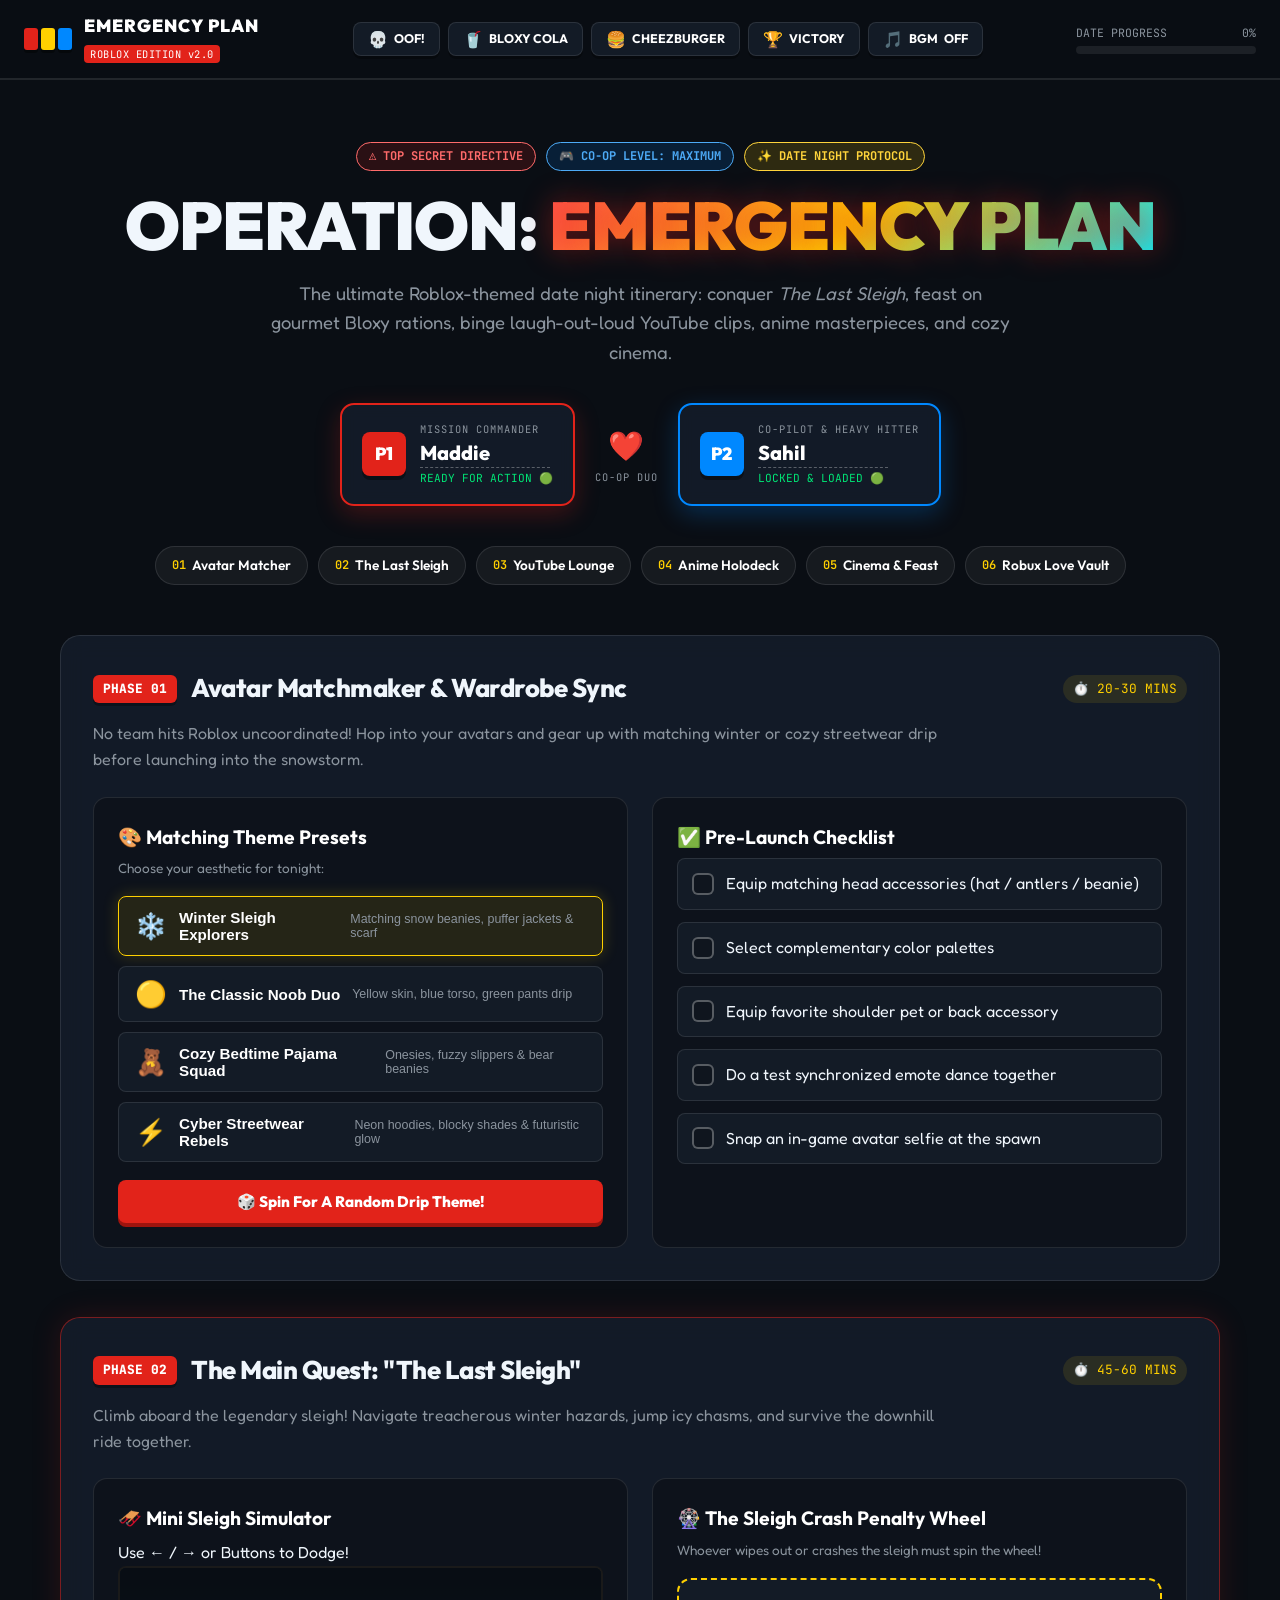
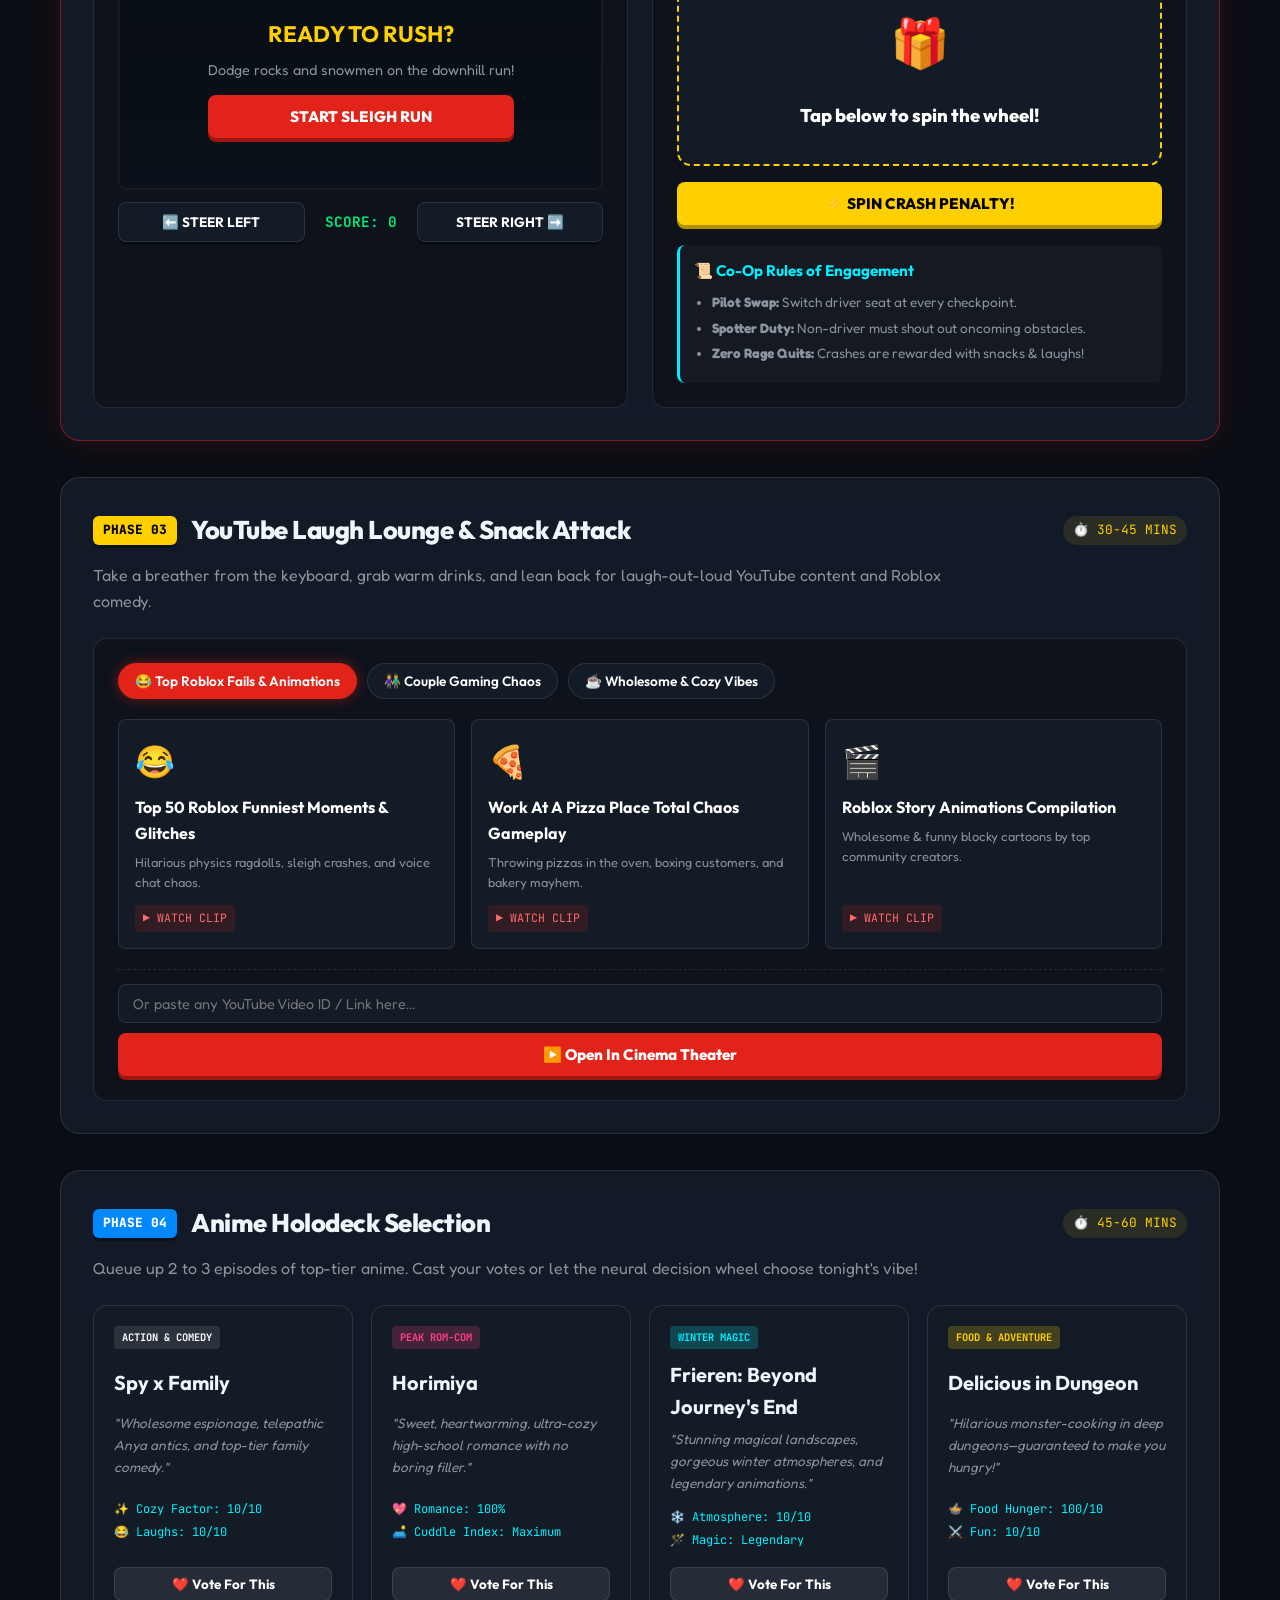
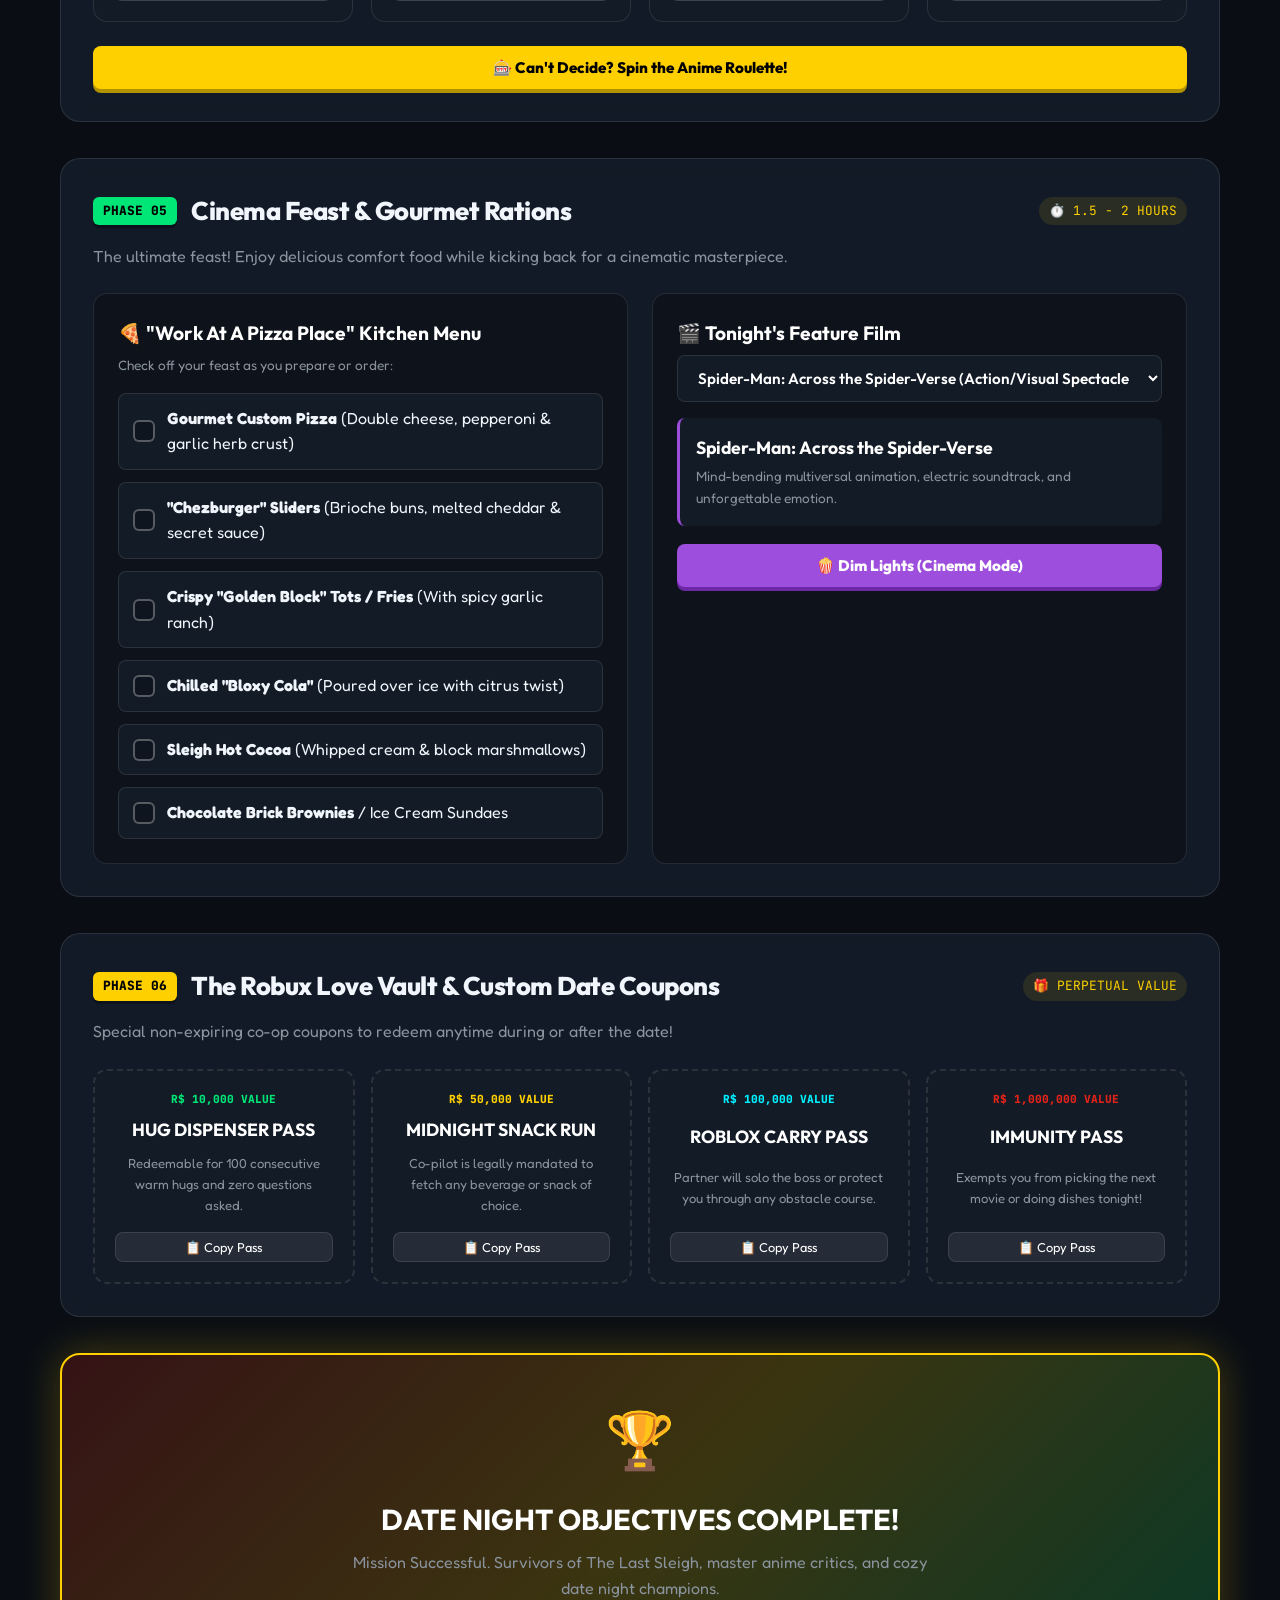
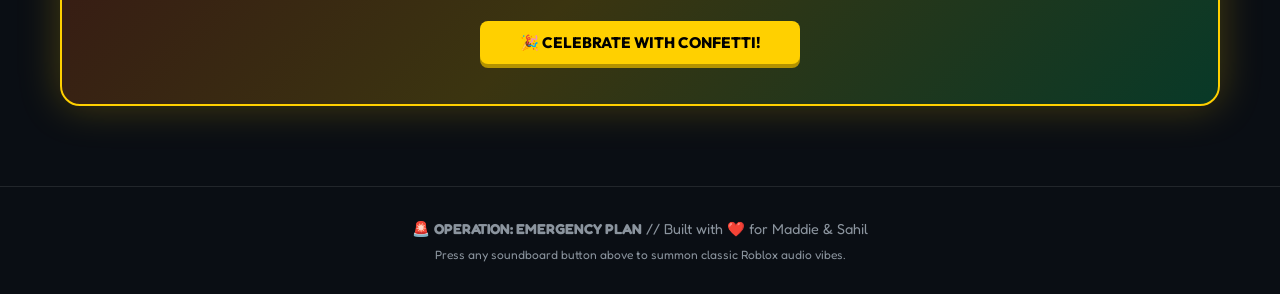
==== index.html @ fa2c2c86 "feat: add Roblox-themed date night emergency plan website" ====
<!DOCTYPE html>
<html lang="en">
<head>
  <meta charset="UTF-8">
  <meta name="viewport" content="width=device-width, initial-scale=1.0">
  <title>🚨 OPERATION: EMERGENCY PLAN // ROBLOX DATE NIGHT</title>
  <link rel="preconnect" href="https://fonts.googleapis.com">
  <link rel="preconnect" href="https://fonts.gstatic.com" crossorigin>
  <link href="https://fonts.googleapis.com/css2?family=Fredoka:wght@400;600;700&family=JetBrains+Mono:wght@400;700&family=Outfit:wght@400;600;800;900&display=swap" rel="stylesheet">
  <link rel="stylesheet" href="style.css">
  <link rel="icon" href="data:image/svg+xml,<svg xmlns='http://www.w3.org/2000/svg' viewBox='0 0 100 100'><rect width='100' height='100' rx='20' fill='%23e2231a'/><rect x='30' y='30' width='40' height='40' rx='8' fill='%23ffffff' transform='rotate(15 50 50)'/></svg>">
</head>
<body>
  <!-- Ambient Winter Sky Canvas -->
  <canvas id="snow-canvas"></canvas>

  <!-- Ambient Light Dimmer for Movie Mode -->
  <div id="cinema-dimmer" class="cinema-dimmer hidden"></div>

  <!-- Audio Soundboard Sticky Top Bar -->
  <header class="top-nav">
    <div class="nav-brand">
      <div class="brand-logo">
        <span class="logo-brick"></span>
        <span class="logo-brick yellow"></span>
        <span class="logo-brick blue"></span>
      </div>
      <div class="brand-text">
        <span class="brand-title">EMERGENCY PLAN</span>
        <span class="brand-badge">ROBLOX EDITION v2.0</span>
      </div>
    </div>

    <!-- Quick Soundboard -->
    <div class="soundboard">
      <button class="sfx-btn" data-sfx="oof" title="Classic OOF!">
        <span class="btn-icon">💀</span> OOF!
      </button>
      <button class="sfx-btn" data-sfx="slurp" title="Bloxy Cola Sip">
        <span class="btn-icon">🥤</span> BLOXY COLA
      </button>
      <button class="sfx-btn" data-sfx="cheez" title="Chezburger Nom">
        <span class="btn-icon">🍔</span> CHEEZBURGER
      </button>
      <button class="sfx-btn" data-sfx="fanfare" title="Victory Fanfare">
        <span class="btn-icon">🏆</span> VICTORY
      </button>
      <button class="sfx-btn" data-sfx="toggle-bgm" id="bgm-btn" title="Toggle Chill Lo-Fi Chime BGM">
        <span class="btn-icon">🎵</span> BGM <span id="bgm-status">OFF</span>
      </button>
    </div>

    <!-- Overall Mission Progress -->
    <div class="nav-progress">
      <div class="progress-labels">
        <span>DATE PROGRESS</span>
        <span id="overall-progress-text">0%</span>
      </div>
      <div class="progress-bar-container">
        <div class="progress-bar-fill" id="overall-progress-bar" style="width: 0%;"></div>
      </div>
    </div>
  </header>

  <!-- Main Container -->
  <main class="main-container">
    <!-- Hero / Mission Briefing -->
    <section class="hero-section">
      <div class="hero-tags">
        <span class="tag tag-red">⚠️ TOP SECRET DIRECTIVE</span>
        <span class="tag tag-blue">🎮 CO-OP LEVEL: MAXIMUM</span>
        <span class="tag tag-gold">✨ DATE NIGHT PROTOCOL</span>
      </div>

      <h1 class="hero-title">
        OPERATION: <span class="highlight-gradient">EMERGENCY PLAN</span>
      </h1>
      <p class="hero-subtitle">
        The ultimate Roblox-themed date night itinerary: conquer <em>The Last Sleigh</em>, feast on gourmet Bloxy rations, binge laugh-out-loud YouTube clips, anime masterpieces, and cozy cinema.
      </p>

      <!-- Player Cards / Co-Pilots -->
      <div class="player-roster">
        <div class="player-card player-1">
          <div class="player-avatar-badge">P1</div>
          <div class="player-info">
            <span class="player-role">MISSION COMMANDER</span>
            <input type="text" class="player-name-input" id="p1-name" value="Maddie" maxlength="20" title="Click to edit name">
            <span class="player-status">READY FOR ACTION 🟢</span>
          </div>
        </div>

        <div class="co-op-heart">
          <span>❤️</span>
          <small>CO-OP DUO</small>
        </div>

        <div class="player-card player-2">
          <div class="player-avatar-badge blue">P2</div>
          <div class="player-info">
            <span class="player-role">CO-PILOT & HEAVY HITTER</span>
            <input type="text" class="player-name-input" id="p2-name" value="Sahil" maxlength="20" title="Click to edit name">
            <span class="player-status">LOCKED & LOADED 🟢</span>
          </div>
        </div>
      </div>

      <!-- Quick Jump Pill Navigation -->
      <div class="quick-nav-pills">
        <a href="#protocol-1" class="nav-pill"><span>01</span> Avatar Matcher</a>
        <a href="#protocol-2" class="nav-pill"><span>02</span> The Last Sleigh</a>
        <a href="#protocol-3" class="nav-pill"><span>03</span> YouTube Lounge</a>
        <a href="#protocol-4" class="nav-pill"><span>04</span> Anime Holodeck</a>
        <a href="#protocol-5" class="nav-pill"><span>05</span> Cinema & Feast</a>
        <a href="#protocol-6" class="nav-pill"><span>06</span> Robux Love Vault</a>
      </div>
    </section>

    <!-- PROTOCOL 01: Avatar Matchmaker & Styling -->
    <section id="protocol-1" class="protocol-card">
      <div class="protocol-header">
        <div class="protocol-num">PHASE 01</div>
        <h2>Avatar Matchmaker & Wardrobe Sync</h2>
        <span class="protocol-time">⏱️ 20-30 MINS</span>
      </div>
      <p class="protocol-desc">
        No team hits Roblox uncoordinated! Hop into your avatars and gear up with matching winter or cozy streetwear drip before launching into the snowstorm.
      </p>

      <div class="grid-2-col">
        <!-- Interactive Theme Picker -->
        <div class="feature-box">
          <h3>🎨 Matching Theme Presets</h3>
          <p class="box-hint">Choose your aesthetic for tonight:</p>
          <div class="theme-options">
            <button class="theme-btn active" data-theme="winter">
              <span class="theme-emoji">❄️</span>
              <strong>Winter Sleigh Explorers</strong>
              <small>Matching snow beanies, puffer jackets & scarf</small>
            </button>
            <button class="theme-btn" data-theme="noob">
              <span class="theme-emoji">🟡</span>
              <strong>The Classic Noob Duo</strong>
              <small>Yellow skin, blue torso, green pants drip</small>
            </button>
            <button class="theme-btn" data-theme="pajama">
              <span class="theme-emoji">🧸</span>
              <strong>Cozy Bedtime Pajama Squad</strong>
              <small>Onesies, fuzzy slippers & bear beanies</small>
            </button>
            <button class="theme-btn" data-theme="cyber">
              <span class="theme-emoji">⚡</span>
              <strong>Cyber Streetwear Rebels</strong>
              <small>Neon hoodies, blocky shades & futuristic glow</small>
            </button>
          </div>
          <button class="action-btn" id="random-theme-btn">
            🎲 Spin For A Random Drip Theme!
          </button>
        </div>

        <!-- Avatar Prep Checklist -->
        <div class="feature-box">
          <h3>✅ Pre-Launch Checklist</h3>
          <ul class="interactive-checklist" id="avatar-checklist">
            <li>
              <label class="check-item">
                <input type="checkbox" data-task="avatar-1">
                <span class="checkmark"></span>
                <span>Equip matching head accessories (hat / antlers / beanie)</span>
              </label>
            </li>
            <li>
              <label class="check-item">
                <input type="checkbox" data-task="avatar-2">
                <span class="checkmark"></span>
                <span>Select complementary color palettes</span>
              </label>
            </li>
            <li>
              <label class="check-item">
                <input type="checkbox" data-task="avatar-3">
                <span class="checkmark"></span>
                <span>Equip favorite shoulder pet or back accessory</span>
              </label>
            </li>
            <li>
              <label class="check-item">
                <input type="checkbox" data-task="avatar-4">
                <span class="checkmark"></span>
                <span>Do a test synchronized emote dance together</span>
              </label>
            </li>
            <li>
              <label class="check-item">
                <input type="checkbox" data-task="avatar-5">
                <span class="checkmark"></span>
                <span>Snap an in-game avatar selfie at the spawn</span>
              </label>
            </li>
          </ul>
        </div>
      </div>
    </section>

    <!-- PROTOCOL 02: The Last Sleigh -->
    <section id="protocol-2" class="protocol-card highlight-border">
      <div class="protocol-header">
        <div class="protocol-num red">PHASE 02</div>
        <h2>The Main Quest: "The Last Sleigh"</h2>
        <span class="protocol-time">⏱️ 45-60 MINS</span>
      </div>
      <p class="protocol-desc">
        Climb aboard the legendary sleigh! Navigate treacherous winter hazards, jump icy chasms, and survive the downhill ride together.
      </p>

      <div class="grid-2-col">
        <!-- Interactive Canvas Mini-Game: Sleigh Rush -->
        <div class="feature-box game-deck">
          <div class="game-header">
            <h3>🛷 Mini Sleigh Simulator</h3>
            <span class="game-tip">Use ← / → or Buttons to Dodge!</span>
          </div>
          <div class="canvas-wrapper">
            <canvas id="sleigh-canvas" width="400" height="260"></canvas>
            <div id="game-overlay" class="game-overlay">
              <div id="game-start-screen">
                <h4>READY TO RUSH?</h4>
                <p>Dodge rocks and snowmen on the downhill run!</p>
                <button class="action-btn red" id="start-game-btn">START SLEIGH RUN</button>
              </div>
            </div>
          </div>
          <div class="game-controls">
            <button class="game-ctrl-btn" id="sleigh-left-btn">⬅️ STEER LEFT</button>
            <div class="score-display">SCORE: <span id="sleigh-score">0</span></div>
            <button class="game-ctrl-btn" id="sleigh-right-btn">STEER RIGHT ➡️</button>
          </div>
        </div>

        <!-- The Date Night Crash Roulette Wheel -->
        <div class="feature-box">
          <h3>🎡 The Sleigh Crash Penalty Wheel</h3>
          <p class="box-hint">Whoever wipes out or crashes the sleigh must spin the wheel!</p>
          <div class="roulette-container">
            <div class="roulette-wheel-card" id="roulette-card">
              <span class="wheel-icon" id="wheel-icon">🎁</span>
              <div class="wheel-text" id="wheel-text">Tap below to spin the wheel!</div>
            </div>
            <button class="action-btn gold" id="spin-roulette-btn">
              ⚡ SPIN CRASH PENALTY!
            </button>
          </div>

          <div class="co-op-rules-box">
            <h4>📜 Co-Op Rules of Engagement</h4>
            <ul>
              <li><strong>Pilot Swap:</strong> Switch driver seat at every checkpoint.</li>
              <li><strong>Spotter Duty:</strong> Non-driver must shout out oncoming obstacles.</li>
              <li><strong>Zero Rage Quits:</strong> Crashes are rewarded with snacks & laughs!</li>
            </ul>
          </div>
        </div>
      </div>
    </section>

    <!-- PROTOCOL 03: YouTube Laugh Lounge -->
    <section id="protocol-3" class="protocol-card">
      <div class="protocol-header">
        <div class="protocol-num gold">PHASE 03</div>
        <h2>YouTube Laugh Lounge & Snack Attack</h2>
        <span class="protocol-time">⏱️ 30-45 MINS</span>
      </div>
      <p class="protocol-desc">
        Take a breather from the keyboard, grab warm drinks, and lean back for laugh-out-loud YouTube content and Roblox comedy.
      </p>

      <div class="feature-box">
        <div class="category-tabs" id="yt-tabs">
          <button class="cat-btn active" data-cat="roblox">😂 Top Roblox Fails & Animations</button>
          <button class="cat-btn" data-cat="chaos">👫 Couple Gaming Chaos</button>
          <button class="cat-btn" data-cat="cozy">☕ Wholesome & Cozy Vibes</button>
        </div>

        <div class="yt-grid" id="yt-card-grid">
          <!-- Populated dynamically via JS -->
        </div>

        <!-- YouTube Video Launcher Helper -->
        <div class="yt-custom-box">
          <div class="yt-input-row">
            <input type="text" id="custom-yt-url" placeholder="Or paste any YouTube Video ID / Link here..." class="text-input">
            <button class="action-btn" id="launch-yt-btn">▶️ Open In Cinema Theater</button>
          </div>
        </div>
      </div>
    </section>

    <!-- PROTOCOL 04: Anime Holodeck -->
    <section id="protocol-4" class="protocol-card">
      <div class="protocol-header">
        <div class="protocol-num blue">PHASE 04</div>
        <h2>Anime Holodeck Selection</h2>
        <span class="protocol-time">⏱️ 45-60 MINS</span>
      </div>
      <p class="protocol-desc">
        Queue up 2 to 3 episodes of top-tier anime. Cast your votes or let the neural decision wheel choose tonight's vibe!
      </p>

      <!-- Anime Cards Grid -->
      <div class="anime-grid">
        <div class="anime-card" data-title="Spy x Family">
          <div class="anime-badge">ACTION & COMEDY</div>
          <h3>Spy x Family</h3>
          <p class="anime-vibe">"Wholesome espionage, telepathic Anya antics, and top-tier family comedy."</p>
          <div class="card-stats">
            <span>✨ Cozy Factor: 10/10</span>
            <span>😂 Laughs: 10/10</span>
          </div>
          <button class="vote-btn" data-vote="Spy x Family">❤️ Vote For This</button>
        </div>

        <div class="anime-card" data-title="Horimiya">
          <div class="anime-badge pink">PEAK ROM-COM</div>
          <h3>Horimiya</h3>
          <p class="anime-vibe">"Sweet, heartwarming, ultra-cozy high-school romance with no boring filler."</p>
          <div class="card-stats">
            <span>💖 Romance: 100%</span>
            <span>🛋️ Cuddle Index: Maximum</span>
          </div>
          <button class="vote-btn" data-vote="Horimiya">❤️ Vote For This</button>
        </div>

        <div class="anime-card" data-title="Frieren">
          <div class="anime-badge cyan">WINTER MAGIC</div>
          <h3>Frieren: Beyond Journey's End</h3>
          <p class="anime-vibe">"Stunning magical landscapes, gorgeous winter atmospheres, and legendary animations."</p>
          <div class="card-stats">
            <span>❄️ Atmosphere: 10/10</span>
            <span>🪄 Magic: Legendary</span>
          </div>
          <button class="vote-btn" data-vote="Frieren">❤️ Vote For This</button>
        </div>

        <div class="anime-card" data-title="Delicious in Dungeon">
          <div class="anime-badge gold">FOOD & ADVENTURE</div>
          <h3>Delicious in Dungeon</h3>
          <p class="anime-vibe">"Hilarious monster-cooking in deep dungeons—guaranteed to make you hungry!"</p>
          <div class="card-stats">
            <span>🍲 Food Hunger: 100/10</span>
            <span>⚔️ Fun: 10/10</span>
          </div>
          <button class="vote-btn" data-vote="Delicious in Dungeon">❤️ Vote For This</button>
        </div>
      </div>

      <!-- Anime Decision Maker -->
      <div class="decision-bar">
        <button class="action-btn gold" id="random-anime-btn">
          🎰 Can't Decide? Spin the Anime Roulette!
        </button>
        <div id="anime-selection-banner" class="selection-banner hidden">
          <span>SELECTED UNIVERSE:</span>
          <strong id="selected-anime-name">Spy x Family</strong>
        </div>
      </div>
    </section>

    <!-- PROTOCOL 05: Cinema & Gourmet Blox Feast -->
    <section id="protocol-5" class="protocol-card">
      <div class="protocol-header">
        <div class="protocol-num green">PHASE 05</div>
        <h2>Cinema Feast & Gourmet Rations</h2>
        <span class="protocol-time">⏱️ 1.5 - 2 HOURS</span>
      </div>
      <p class="protocol-desc">
        The ultimate feast! Enjoy delicious comfort food while kicking back for a cinematic masterpiece.
      </p>

      <div class="grid-2-col">
        <!-- Interactive Feast Menu -->
        <div class="feature-box">
          <h3>🍕 "Work At A Pizza Place" Kitchen Menu</h3>
          <p class="box-hint">Check off your feast as you prepare or order:</p>
          <ul class="interactive-checklist" id="food-checklist">
            <li>
              <label class="check-item">
                <input type="checkbox" data-food="pizza">
                <span class="checkmark"></span>
                <span><strong>Gourmet Custom Pizza</strong> (Double cheese, pepperoni & garlic herb crust)</span>
              </label>
            </li>
            <li>
              <label class="check-item">
                <input type="checkbox" data-food="slider">
                <span class="checkmark"></span>
                <span><strong>"Chezburger" Sliders</strong> (Brioche buns, melted cheddar & secret sauce)</span>
              </label>
            </li>
            <li>
              <label class="check-item">
                <input type="checkbox" data-food="tots">
                <span class="checkmark"></span>
                <span><strong>Crispy "Golden Block" Tots / Fries</strong> (With spicy garlic ranch)</span>
              </label>
            </li>
            <li>
              <label class="check-item">
                <input type="checkbox" data-food="bloxy">
                <span class="checkmark"></span>
                <span><strong>Chilled "Bloxy Cola"</strong> (Poured over ice with citrus twist)</span>
              </label>
            </li>
            <li>
              <label class="check-item">
                <input type="checkbox" data-food="cocoa">
                <span class="checkmark"></span>
                <span><strong>Sleigh Hot Cocoa</strong> (Whipped cream & block marshmallows)</span>
              </label>
            </li>
            <li>
              <label class="check-item">
                <input type="checkbox" data-food="brownies">
                <span class="checkmark"></span>
                <span><strong>Chocolate Brick Brownies</strong> / Ice Cream Sundaes</span>
              </label>
            </li>
          </ul>
        </div>

        <!-- Movie Selector & Cinema Mode -->
        <div class="feature-box">
          <h3>🎬 Tonight's Feature Film</h3>
          <div class="movie-selector">
            <select id="movie-dropdown" class="custom-select">
              <option value="spider-verse">Spider-Man: Across the Spider-Verse (Action/Visual Spectacle)</option>
              <option value="suzume">Suzume (Emotional Fantasy Romance)</option>
              <option value="mario">The Super Mario Bros. Movie (Pure Nostalgia & Fun)</option>
              <option value="howl">Howl's Moving Castle (Ultimate Cozy Ghibli)</option>
              <option value="your-name">Your Name (Masterpiece Romance)</option>
            </select>
          </div>

          <div class="movie-preview-card" id="movie-preview">
            <h4 id="preview-title">Spider-Man: Across the Spider-Verse</h4>
            <p id="preview-desc">Mind-bending multiversal animation, electric soundtrack, and unforgettable emotion.</p>
          </div>

          <div class="cinema-actions">
            <button class="action-btn purple" id="toggle-cinema-mode">
              🍿 Dim Lights (Cinema Mode)
            </button>
          </div>
        </div>
      </div>
    </section>

    <!-- PROTOCOL 06: Robux Love Vault & Coupons -->
    <section id="protocol-6" class="protocol-card">
      <div class="protocol-header">
        <div class="protocol-num gold">PHASE 06</div>
        <h2>The Robux Love Vault & Custom Date Coupons</h2>
        <span class="protocol-time">🎁 PERPETUAL VALUE</span>
      </div>
      <p class="protocol-desc">
        Special non-expiring co-op coupons to redeem anytime during or after the date!
      </p>

      <div class="coupons-grid">
        <div class="coupon-card">
          <div class="coupon-tag">R$ 10,000 VALUE</div>
          <h4>HUG DISPENSER PASS</h4>
          <p>Redeemable for 100 consecutive warm hugs and zero questions asked.</p>
          <button class="copy-coupon-btn" data-coupon="HUG DISPENSER PASS">📋 Copy Pass</button>
        </div>

        <div class="coupon-card">
          <div class="coupon-tag gold">R$ 50,000 VALUE</div>
          <h4>MIDNIGHT SNACK RUN</h4>
          <p>Co-pilot is legally mandated to fetch any beverage or snack of choice.</p>
          <button class="copy-coupon-btn" data-coupon="MIDNIGHT SNACK RUN">📋 Copy Pass</button>
        </div>

        <div class="coupon-card">
          <div class="coupon-tag cyan">R$ 100,000 VALUE</div>
          <h4>ROBLOX CARRY PASS</h4>
          <p>Partner will solo the boss or protect you through any obstacle course.</p>
          <button class="copy-coupon-btn" data-coupon="ROBLOX CARRY PASS">📋 Copy Pass</button>
        </div>

        <div class="coupon-card">
          <div class="coupon-tag red">R$ 1,000,000 VALUE</div>
          <h4>IMMUNITY PASS</h4>
          <p>Exempts you from picking the next movie or doing dishes tonight!</p>
          <button class="copy-coupon-btn" data-coupon="IMMUNITY PASS">📋 Copy Pass</button>
        </div>
      </div>
    </section>

    <!-- Final Mission Accomplished Banner -->
    <section class="completion-banner" id="completion-banner">
      <div class="trophy-icon">🏆</div>
      <h2>DATE NIGHT OBJECTIVES COMPLETE!</h2>
      <p>Mission Successful. Survivors of The Last Sleigh, master anime critics, and cozy date night champions.</p>
      <button class="action-btn gold" id="confetti-btn">🎉 CELEBRATE WITH CONFETTI!</button>
    </section>
  </main>

  <!-- Video Modal -->
  <div id="video-modal" class="modal hidden">
    <div class="modal-backdrop" id="modal-backdrop"></div>
    <div class="modal-content">
      <div class="modal-header">
        <span id="modal-video-title">YouTube Theater</span>
        <button id="close-modal-btn" class="close-btn">✖</button>
      </div>
      <div class="modal-body">
        <iframe id="modal-iframe" src="" frameborder="0" allow="accelerometer; autoplay; clipboard-write; encrypted-media; gyroscope; picture-in-picture" allowfullscreen></iframe>
      </div>
    </div>
  </div>

  <footer class="main-footer">
    <p>🚨 <strong>OPERATION: EMERGENCY PLAN</strong> // Built with ❤️ for Maddie & Sahil</p>
    <p class="footer-sub">Press any soundboard button above to summon classic Roblox audio vibes.</p>
  </footer>

  <script src="app.js"></script>
</body>
</html>
---- style.css ----
/* ========================================================
   OPERATION: EMERGENCY PLAN // ROBLOX DATE NIGHT STYLES
   ======================================================== */

:root {
  --bg-primary: #0a0e14;
  --bg-secondary: #131b26;
  --bg-card: rgba(22, 31, 46, 0.75);
  --border-card: rgba(255, 255, 255, 0.1);
  --roblox-red: #e2231a;
  --roblox-red-glow: rgba(226, 35, 26, 0.45);
  --blox-gold: #ffd000;
  --blox-gold-glow: rgba(255, 208, 0, 0.35);
  --blox-blue: #0088ff;
  --blox-cyan: #00f0ff;
  --blox-green: #00e676;
  --blox-purple: #9d4edd;
  --blox-pink: #ff4081;
  --text-main: #f0f6fc;
  --text-muted: #8b949e;
  --font-heading: 'Outfit', sans-serif;
  --font-body: 'Fredoka', cursive, sans-serif;
  --font-mono: 'JetBrains Mono', monospace;
  --radius-sm: 8px;
  --radius-md: 14px;
  --radius-lg: 20px;
  --shadow-block: 0 8px 0 rgba(0, 0, 0, 0.35);
}

* {
  margin: 0;
  padding: 0;
  box-sizing: border-box;
}

html {
  scroll-behavior: smooth;
}

body {
  background-color: var(--bg-primary);
  color: var(--text-main);
  font-family: var(--font-body);
  line-height: 1.6;
  min-height: 100vh;
  position: relative;
  overflow-x: hidden;
}

/* Background Snow Canvas */
#snow-canvas {
  position: fixed;
  top: 0;
  left: 0;
  width: 100vw;
  height: 100vh;
  pointer-events: none;
  z-index: 1;
}

/* Cinema Dimmer */
.cinema-dimmer {
  position: fixed;
  inset: 0;
  background: rgba(5, 7, 10, 0.92);
  z-index: 999;
  backdrop-filter: blur(8px);
  pointer-events: auto;
  transition: opacity 0.4s ease;
  display: flex;
  align-items: center;
  justify-content: center;
}

.cinema-dimmer.hidden {
  opacity: 0;
  pointer-events: none;
}

/* Sticky Top Navigation Bar */
.top-nav {
  position: sticky;
  top: 0;
  z-index: 100;
  background: rgba(10, 14, 20, 0.88);
  backdrop-filter: blur(14px);
  border-bottom: 2px solid var(--border-card);
  padding: 12px 24px;
  display: flex;
  align-items: center;
  justify-content: space-between;
  flex-wrap: wrap;
  gap: 16px;
}

.nav-brand {
  display: flex;
  align-items: center;
  gap: 12px;
}

.brand-logo {
  display: flex;
  gap: 3px;
}

.logo-brick {
  width: 14px;
  height: 22px;
  background: var(--roblox-red);
  border-radius: 3px;
  box-shadow: 0 3px 0 rgba(0,0,0,0.4);
}

.logo-brick.yellow { background: var(--blox-gold); }
.logo-brick.blue { background: var(--blox-blue); }

.brand-title {
  font-family: var(--font-heading);
  font-weight: 900;
  font-size: 1.1rem;
  letter-spacing: 1px;
  color: #fff;
  display: block;
}

.brand-badge {
  font-family: var(--font-mono);
  font-size: 0.65rem;
  background: var(--roblox-red);
  color: #fff;
  padding: 2px 6px;
  border-radius: 4px;
  letter-spacing: 0.5px;
}

/* Soundboard Bar */
.soundboard {
  display: flex;
  gap: 8px;
  flex-wrap: wrap;
}

.sfx-btn {
  background: var(--bg-secondary);
  border: 1px solid var(--border-card);
  color: #fff;
  padding: 6px 14px;
  border-radius: var(--radius-sm);
  font-family: var(--font-heading);
  font-weight: 700;
  font-size: 0.78rem;
  cursor: pointer;
  display: flex;
  align-items: center;
  gap: 6px;
  box-shadow: 0 3px 0 rgba(0,0,0,0.3);
  transition: all 0.15s ease;
}

.sfx-btn:hover {
  background: rgba(255, 255, 255, 0.1);
  transform: translateY(-2px);
  box-shadow: 0 5px 0 rgba(0,0,0,0.4);
}

.sfx-btn:active {
  transform: translateY(2px);
  box-shadow: 0 1px 0 rgba(0,0,0,0.4);
}

.sfx-btn .btn-icon {
  font-size: 1rem;
}

/* Nav Progress Bar */
.nav-progress {
  min-width: 180px;
}

.progress-labels {
  display: flex;
  justify-content: space-between;
  font-family: var(--font-mono);
  font-size: 0.72rem;
  color: var(--text-muted);
  margin-bottom: 4px;
}

.progress-bar-container {
  width: 100%;
  height: 8px;
  background: rgba(255, 255, 255, 0.08);
  border-radius: 10px;
  overflow: hidden;
}

.progress-bar-fill {
  height: 100%;
  background: linear-gradient(90deg, var(--roblox-red), var(--blox-gold), var(--blox-green));
  transition: width 0.3s cubic-bezier(0.4, 0, 0.2, 1);
}

/* Main Container */
.main-container {
  max-width: 1200px;
  margin: 0 auto;
  padding: 32px 20px 80px;
  position: relative;
  z-index: 10;
}

/* Hero Section */
.hero-section {
  text-align: center;
  padding: 30px 10px 50px;
}

.hero-tags {
  display: flex;
  justify-content: center;
  gap: 10px;
  flex-wrap: wrap;
  margin-bottom: 18px;
}

.tag {
  font-family: var(--font-mono);
  font-size: 0.75rem;
  font-weight: 700;
  padding: 4px 12px;
  border-radius: 20px;
  border: 1px solid currentColor;
}

.tag-red { color: #ff6b6b; background: rgba(226, 35, 26, 0.15); }
.tag-blue { color: #4dabf7; background: rgba(0, 136, 255, 0.15); }
.tag-gold { color: #ffd43b; background: rgba(255, 208, 0, 0.15); }

.hero-title {
  font-family: var(--font-heading);
  font-size: clamp(2.4rem, 6vw, 4.2rem);
  font-weight: 900;
  letter-spacing: -1px;
  line-height: 1.1;
  margin-bottom: 16px;
  text-transform: uppercase;
}

.highlight-gradient {
  background: linear-gradient(135deg, #ff4d4d, var(--blox-gold), var(--blox-cyan));
  -webkit-background-clip: text;
  -webkit-text-fill-color: transparent;
  text-shadow: 0 0 30px var(--roblox-red-glow);
}

.hero-subtitle {
  font-size: 1.15rem;
  color: var(--text-muted);
  max-width: 750px;
  margin: 0 auto 36px;
}

/* Player Roster Cards */
.player-roster {
  display: flex;
  align-items: center;
  justify-content: center;
  gap: 20px;
  flex-wrap: wrap;
  margin-bottom: 40px;
}

.player-card {
  background: var(--bg-card);
  border: 2px solid var(--roblox-red);
  border-radius: var(--radius-md);
  padding: 16px 20px;
  display: flex;
  align-items: center;
  gap: 14px;
  box-shadow: 0 8px 24px rgba(226, 35, 26, 0.25);
  backdrop-filter: blur(8px);
}

.player-card.player-2 {
  border-color: var(--blox-blue);
  box-shadow: 0 8px 24px rgba(0, 136, 255, 0.25);
}

.player-avatar-badge {
  width: 44px;
  height: 44px;
  background: var(--roblox-red);
  color: #fff;
  border-radius: var(--radius-sm);
  display: flex;
  align-items: center;
  justify-content: center;
  font-family: var(--font-heading);
  font-weight: 900;
  font-size: 1.1rem;
  box-shadow: 0 4px 0 rgba(0,0,0,0.4);
}

.player-avatar-badge.blue {
  background: var(--blox-blue);
}

.player-info {
  text-align: left;
}

.player-role {
  display: block;
  font-family: var(--font-mono);
  font-size: 0.65rem;
  color: var(--text-muted);
  letter-spacing: 1px;
}

.player-name-input {
  background: transparent;
  border: none;
  border-bottom: 1px dashed rgba(255, 255, 255, 0.3);
  color: #fff;
  font-family: var(--font-heading);
  font-size: 1.25rem;
  font-weight: 800;
  width: 130px;
  outline: none;
  padding: 2px 0;
  transition: border-color 0.2s;
}

.player-name-input:focus {
  border-bottom-color: var(--blox-gold);
}

.player-status {
  display: block;
  font-family: var(--font-mono);
  font-size: 0.7rem;
  color: var(--blox-green);
  margin-top: 2px;
}

.co-op-heart {
  display: flex;
  flex-direction: column;
  align-items: center;
  font-size: 1.8rem;
  animation: pulse-heart 1.5s infinite ease-in-out;
}

.co-op-heart small {
  font-family: var(--font-mono);
  font-size: 0.65rem;
  color: var(--text-muted);
  letter-spacing: 1px;
}

@keyframes pulse-heart {
  0%, 100% { transform: scale(1); }
  50% { transform: scale(1.15); }
}

/* Quick Nav Pills */
.quick-nav-pills {
  display: flex;
  justify-content: center;
  gap: 10px;
  flex-wrap: wrap;
}

.nav-pill {
  background: rgba(255, 255, 255, 0.05);
  border: 1px solid var(--border-card);
  color: #fff;
  text-decoration: none;
  padding: 8px 16px;
  border-radius: 30px;
  font-family: var(--font-heading);
  font-size: 0.85rem;
  font-weight: 600;
  display: flex;
  align-items: center;
  gap: 6px;
  transition: all 0.2s;
}

.nav-pill span {
  font-family: var(--font-mono);
  color: var(--blox-gold);
  font-size: 0.75rem;
}

.nav-pill:hover {
  background: rgba(255, 255, 255, 0.12);
  transform: translateY(-2px);
  border-color: var(--blox-cyan);
}

/* Protocol Cards */
.protocol-card {
  background: var(--bg-card);
  border: 1px solid var(--border-card);
  border-radius: var(--radius-lg);
  padding: 32px;
  margin-bottom: 36px;
  backdrop-filter: blur(12px);
  position: relative;
  transition: transform 0.2s, box-shadow 0.2s;
}

.protocol-card.highlight-border {
  border-color: rgba(226, 35, 26, 0.5);
  box-shadow: 0 0 30px rgba(226, 35, 26, 0.15);
}

.protocol-header {
  display: flex;
  align-items: center;
  gap: 14px;
  flex-wrap: wrap;
  margin-bottom: 12px;
}

.protocol-num {
  font-family: var(--font-mono);
  font-size: 0.8rem;
  font-weight: 800;
  background: var(--roblox-red);
  color: #fff;
  padding: 4px 10px;
  border-radius: 6px;
  box-shadow: 0 3px 0 rgba(0,0,0,0.3);
}

.protocol-num.red { background: var(--roblox-red); }
.protocol-num.gold { background: var(--blox-gold); color: #000; }
.protocol-num.blue { background: var(--blox-blue); }
.protocol-num.green { background: var(--blox-green); color: #000; }

.protocol-header h2 {
  font-family: var(--font-heading);
  font-size: 1.6rem;
  font-weight: 800;
  letter-spacing: -0.5px;
}

.protocol-time {
  margin-left: auto;
  font-family: var(--font-mono);
  font-size: 0.8rem;
  color: var(--blox-gold);
  background: rgba(255, 208, 0, 0.1);
  padding: 4px 10px;
  border-radius: 20px;
}

.protocol-desc {
  color: var(--text-muted);
  font-size: 1rem;
  margin-bottom: 24px;
  max-width: 850px;
}

/* Grids & Feature Boxes */
.grid-2-col {
  display: grid;
  grid-template-columns: repeat(auto-fit, minmax(320px, 1fr));
  gap: 24px;
}

.feature-box {
  background: rgba(10, 14, 20, 0.6);
  border: 1px solid var(--border-card);
  border-radius: var(--radius-md);
  padding: 24px;
}

.feature-box h3 {
  font-family: var(--font-heading);
  font-size: 1.2rem;
  font-weight: 700;
  margin-bottom: 6px;
  color: #fff;
}

.box-hint {
  font-size: 0.85rem;
  color: var(--text-muted);
  margin-bottom: 16px;
}

/* Theme Picker Buttons */
.theme-options {
  display: flex;
  flex-direction: column;
  gap: 10px;
  margin-bottom: 18px;
}

.theme-btn {
  background: var(--bg-secondary);
  border: 1px solid var(--border-card);
  border-radius: var(--radius-sm);
  padding: 12px 16px;
  text-align: left;
  cursor: pointer;
  color: #fff;
  transition: all 0.2s;
  display: flex;
  align-items: center;
  gap: 12px;
}

.theme-btn:hover {
  border-color: var(--blox-cyan);
  background: rgba(0, 240, 255, 0.05);
}

.theme-btn.active {
  border-color: var(--blox-gold);
  background: rgba(255, 208, 0, 0.1);
  box-shadow: 0 0 16px rgba(255, 208, 0, 0.2);
}

.theme-emoji {
  font-size: 1.6rem;
}

.theme-btn strong {
  display: block;
  font-size: 0.95rem;
}

.theme-btn small {
  color: var(--text-muted);
  font-size: 0.78rem;
}

/* Interactive Checklists */
.interactive-checklist {
  list-style: none;
  display: flex;
  flex-direction: column;
  gap: 12px;
}

.check-item {
  display: flex;
  align-items: center;
  gap: 12px;
  cursor: pointer;
  background: var(--bg-secondary);
  padding: 12px 14px;
  border-radius: var(--radius-sm);
  border: 1px solid var(--border-card);
  transition: all 0.2s;
  user-select: none;
}

.check-item:hover {
  border-color: rgba(255, 255, 255, 0.25);
  background: rgba(255, 255, 255, 0.04);
}

.check-item input[type="checkbox"] {
  display: none;
}

.checkmark {
  width: 22px;
  height: 22px;
  border: 2px solid rgba(255, 255, 255, 0.3);
  border-radius: 6px;
  display: flex;
  align-items: center;
  justify-content: center;
  flex-shrink: 0;
  transition: all 0.2s;
  background: rgba(0, 0, 0, 0.2);
}

.check-item input[type="checkbox"]:checked + .checkmark {
  background: var(--blox-green);
  border-color: var(--blox-green);
}

.check-item input[type="checkbox"]:checked + .checkmark::after {
  content: "✔";
  color: #000;
  font-size: 0.85rem;
  font-weight: 900;
}

.check-item input[type="checkbox"]:checked ~ span {
  text-decoration: line-through;
  color: var(--text-muted);
}

/* Buttons */
.action-btn {
  background: var(--roblox-red);
  color: #fff;
  border: none;
  border-radius: var(--radius-sm);
  padding: 12px 20px;
  font-family: var(--font-heading);
  font-size: 0.95rem;
  font-weight: 800;
  cursor: pointer;
  width: 100%;
  box-shadow: 0 4px 0 #9e140e;
  transition: all 0.15s ease;
  display: flex;
  align-items: center;
  justify-content: center;
  gap: 8px;
}

.action-btn:hover {
  transform: translateY(-2px);
  box-shadow: 0 6px 0 #9e140e;
}

.action-btn:active {
  transform: translateY(2px);
  box-shadow: 0 1px 0 #9e140e;
}

.action-btn.gold {
  background: var(--blox-gold);
  color: #000;
  box-shadow: 0 4px 0 #b39200;
}

.action-btn.gold:hover {
  box-shadow: 0 6px 0 #b39200;
}

.action-btn.gold:active {
  box-shadow: 0 1px 0 #b39200;
}

.action-btn.purple {
  background: var(--blox-purple);
  box-shadow: 0 4px 0 #6d29a5;
}

/* Sleigh Mini Game Box */
.canvas-wrapper {
  position: relative;
  background: #000;
  border-radius: var(--radius-sm);
  overflow: hidden;
  border: 2px solid var(--border-card);
  margin-bottom: 12px;
}

#sleigh-canvas {
  display: block;
  width: 100%;
  height: 220px;
  background: linear-gradient(180deg, #091a28 0%, #173652 100%);
}

.game-overlay {
  position: absolute;
  inset: 0;
  background: rgba(8, 12, 18, 0.88);
  display: flex;
  flex-direction: column;
  align-items: center;
  justify-content: center;
  text-align: center;
  padding: 20px;
}

.game-overlay.hidden {
  display: none;
}

.game-overlay h4 {
  font-family: var(--font-heading);
  font-size: 1.4rem;
  margin-bottom: 6px;
  color: var(--blox-gold);
}

.game-overlay p {
  font-size: 0.9rem;
  color: var(--text-muted);
  margin-bottom: 14px;
}

.game-controls {
  display: flex;
  align-items: center;
  justify-content: space-between;
  gap: 10px;
}

.game-ctrl-btn {
  background: var(--bg-secondary);
  border: 1px solid var(--border-card);
  color: #fff;
  padding: 10px 14px;
  border-radius: var(--radius-sm);
  font-family: var(--font-heading);
  font-weight: 700;
  font-size: 0.85rem;
  cursor: pointer;
  flex: 1;
  box-shadow: 0 3px 0 rgba(0,0,0,0.3);
}

.score-display {
  font-family: var(--font-mono);
  font-size: 0.9rem;
  font-weight: 700;
  color: var(--blox-green);
  padding: 0 10px;
}

/* Crash Roulette Wheel */
.roulette-container {
  text-align: center;
  margin-bottom: 20px;
}

.roulette-wheel-card {
  background: var(--bg-secondary);
  border: 2px dashed var(--blox-gold);
  border-radius: var(--radius-md);
  padding: 24px 16px;
  margin-bottom: 16px;
  transition: all 0.3s;
}

.roulette-wheel-card.spinning {
  animation: jitter 0.1s infinite alternate;
  border-color: var(--roblox-red);
}

@keyframes jitter {
  0% { transform: scale(1) rotate(-1deg); }
  100% { transform: scale(1.02) rotate(1deg); }
}

.wheel-icon {
  font-size: 3rem;
  display: block;
  margin-bottom: 10px;
}

.wheel-text {
  font-family: var(--font-heading);
  font-size: 1.15rem;
  font-weight: 800;
  color: #fff;
  min-height: 50px;
  display: flex;
  align-items: center;
  justify-content: center;
}

.co-op-rules-box {
  background: rgba(255, 255, 255, 0.03);
  border-radius: var(--radius-sm);
  padding: 14px;
  border-left: 3px solid var(--blox-cyan);
}

.co-op-rules-box h4 {
  font-family: var(--font-heading);
  font-size: 0.95rem;
  margin-bottom: 8px;
  color: var(--blox-cyan);
}

.co-op-rules-box ul {
  padding-left: 18px;
  font-size: 0.85rem;
  color: var(--text-muted);
}

.co-op-rules-box li {
  margin-bottom: 4px;
}

/* YouTube Lounge */
.category-tabs {
  display: flex;
  gap: 10px;
  flex-wrap: wrap;
  margin-bottom: 20px;
}

.cat-btn {
  background: var(--bg-secondary);
  border: 1px solid var(--border-card);
  color: #fff;
  padding: 8px 16px;
  border-radius: 20px;
  font-family: var(--font-heading);
  font-weight: 600;
  font-size: 0.85rem;
  cursor: pointer;
  transition: all 0.2s;
}

.cat-btn.active {
  background: var(--roblox-red);
  border-color: var(--roblox-red);
  box-shadow: 0 0 14px var(--roblox-red-glow);
}

.yt-grid {
  display: grid;
  grid-template-columns: repeat(auto-fit, minmax(260px, 1fr));
  gap: 16px;
  margin-bottom: 20px;
}

.yt-card {
  background: var(--bg-secondary);
  border: 1px solid var(--border-card);
  border-radius: var(--radius-sm);
  padding: 16px;
  cursor: pointer;
  transition: all 0.2s;
  display: flex;
  flex-direction: column;
  justify-content: space-between;
}

.yt-card:hover {
  transform: translateY(-3px);
  border-color: var(--roblox-red);
  box-shadow: 0 6px 20px rgba(226, 35, 26, 0.2);
}

.yt-card-icon {
  font-size: 2rem;
  margin-bottom: 8px;
}

.yt-card h4 {
  font-family: var(--font-heading);
  font-size: 1rem;
  margin-bottom: 6px;
  color: #fff;
}

.yt-card p {
  font-size: 0.8rem;
  color: var(--text-muted);
  margin-bottom: 12px;
}

.yt-play-pill {
  font-family: var(--font-mono);
  font-size: 0.72rem;
  background: rgba(226, 35, 26, 0.15);
  color: #ff6b6b;
  padding: 4px 8px;
  border-radius: 4px;
  align-self: flex-start;
}

.yt-custom-box {
  margin-top: 14px;
  padding-top: 14px;
  border-top: 1px dashed var(--border-card);
}

.yt-input-row {
  display: flex;
  gap: 10px;
  flex-wrap: wrap;
}

.text-input {
  flex: 1;
  min-width: 200px;
  background: var(--bg-secondary);
  border: 1px solid var(--border-card);
  border-radius: var(--radius-sm);
  color: #fff;
  padding: 10px 14px;
  font-family: var(--font-body);
  font-size: 0.9rem;
  outline: none;
}

.text-input:focus {
  border-color: var(--blox-gold);
}

/* Anime Holodeck */
.anime-grid {
  display: grid;
  grid-template-columns: repeat(auto-fit, minmax(240px, 1fr));
  gap: 18px;
  margin-bottom: 24px;
}

.anime-card {
  background: var(--bg-secondary);
  border: 1px solid var(--border-card);
  border-radius: var(--radius-md);
  padding: 20px;
  display: flex;
  flex-direction: column;
  justify-content: space-between;
  transition: all 0.2s;
  position: relative;
  overflow: hidden;
}

.anime-card:hover {
  transform: translateY(-4px);
  border-color: var(--blox-cyan);
  box-shadow: 0 8px 24px rgba(0, 240, 255, 0.2);
}

.anime-badge {
  font-family: var(--font-mono);
  font-size: 0.65rem;
  font-weight: 700;
  background: rgba(255, 255, 255, 0.1);
  padding: 3px 8px;
  border-radius: 4px;
  align-self: flex-start;
  margin-bottom: 10px;
  color: #fff;
}

.anime-badge.pink { background: rgba(255, 64, 129, 0.2); color: var(--blox-pink); }
.anime-badge.cyan { background: rgba(0, 240, 255, 0.2); color: var(--blox-cyan); }
.anime-badge.gold { background: rgba(255, 208, 0, 0.2); color: var(--blox-gold); }

.anime-card h3 {
  font-family: var(--font-heading);
  font-size: 1.25rem;
  margin-bottom: 6px;
}

.anime-vibe {
  font-size: 0.85rem;
  color: var(--text-muted);
  font-style: italic;
  margin-bottom: 14px;
}

.card-stats {
  display: flex;
  flex-direction: column;
  gap: 4px;
  font-family: var(--font-mono);
  font-size: 0.75rem;
  color: var(--blox-cyan);
  margin-bottom: 16px;
}

.vote-btn {
  background: rgba(255, 255, 255, 0.08);
  border: 1px solid var(--border-card);
  color: #fff;
  padding: 8px 12px;
  border-radius: var(--radius-sm);
  font-family: var(--font-heading);
  font-weight: 700;
  cursor: pointer;
  transition: all 0.2s;
}

.vote-btn:hover, .vote-btn.voted {
  background: var(--blox-pink);
  border-color: var(--blox-pink);
  color: #fff;
  box-shadow: 0 0 12px rgba(255, 64, 129, 0.4);
}

.decision-bar {
  text-align: center;
}

.selection-banner {
  margin-top: 16px;
  background: rgba(255, 208, 0, 0.15);
  border: 2px dashed var(--blox-gold);
  border-radius: var(--radius-sm);
  padding: 12px;
  display: flex;
  align-items: center;
  justify-content: center;
  gap: 10px;
  font-family: var(--font-heading);
}

.selection-banner.hidden { display: none; }

.selection-banner strong {
  font-size: 1.2rem;
  color: var(--blox-gold);
}

/* Movie & Feast */
.custom-select {
  width: 100%;
  background: var(--bg-secondary);
  border: 1px solid var(--border-card);
  color: #fff;
  padding: 12px 16px;
  border-radius: var(--radius-sm);
  font-family: var(--font-heading);
  font-size: 0.95rem;
  font-weight: 600;
  margin-bottom: 16px;
  outline: none;
  cursor: pointer;
}

.movie-preview-card {
  background: var(--bg-secondary);
  border-radius: var(--radius-sm);
  padding: 16px;
  border-left: 3px solid var(--blox-purple);
  margin-bottom: 18px;
}

.movie-preview-card h4 {
  font-family: var(--font-heading);
  font-size: 1.1rem;
  color: #fff;
  margin-bottom: 4px;
}

.movie-preview-card p {
  font-size: 0.85rem;
  color: var(--text-muted);
}

/* Coupons Grid */
.coupons-grid {
  display: grid;
  grid-template-columns: repeat(auto-fit, minmax(230px, 1fr));
  gap: 16px;
}

.coupon-card {
  background: var(--bg-secondary);
  border: 2px dashed var(--border-card);
  border-radius: var(--radius-md);
  padding: 20px;
  display: flex;
  flex-direction: column;
  justify-content: space-between;
  text-align: center;
  position: relative;
  transition: all 0.2s;
}

.coupon-card:hover {
  border-color: var(--blox-gold);
  transform: scale(1.02);
}

.coupon-tag {
  font-family: var(--font-mono);
  font-size: 0.7rem;
  font-weight: 800;
  color: var(--blox-green);
  margin-bottom: 8px;
}

.coupon-tag.gold { color: var(--blox-gold); }
.coupon-tag.cyan { color: var(--blox-cyan); }
.coupon-tag.red { color: var(--roblox-red); }

.coupon-card h4 {
  font-family: var(--font-heading);
  font-size: 1.1rem;
  margin-bottom: 8px;
  color: #fff;
}

.coupon-card p {
  font-size: 0.82rem;
  color: var(--text-muted);
  margin-bottom: 16px;
}

.copy-coupon-btn {
  background: rgba(255, 255, 255, 0.08);
  border: 1px solid var(--border-card);
  color: #fff;
  padding: 6px 12px;
  border-radius: var(--radius-sm);
  font-family: var(--font-heading);
  font-size: 0.8rem;
  cursor: pointer;
  transition: all 0.2s;
}

.copy-coupon-btn:hover {
  background: var(--blox-gold);
  color: #000;
  font-weight: 700;
}

/* Completion Banner */
.completion-banner {
  background: linear-gradient(135deg, rgba(226, 35, 26, 0.2), rgba(255, 208, 0, 0.2), rgba(0, 230, 118, 0.2));
  border: 2px solid var(--blox-gold);
  border-radius: var(--radius-lg);
  padding: 40px 20px;
  text-align: center;
  box-shadow: 0 0 40px rgba(255, 208, 0, 0.25);
}

.trophy-icon {
  font-size: 3.5rem;
  margin-bottom: 12px;
  animation: bounce 2s infinite ease-in-out;
}

@keyframes bounce {
  0%, 100% { transform: translateY(0); }
  50% { transform: translateY(-10px); }
}

.completion-banner h2 {
  font-family: var(--font-heading);
  font-size: 1.8rem;
  margin-bottom: 8px;
  color: #fff;
}

.completion-banner p {
  color: var(--text-muted);
  max-width: 600px;
  margin: 0 auto 20px;
}

.completion-banner .action-btn {
  max-width: 320px;
  margin: 0 auto;
}

/* Modal */
.modal {
  position: fixed;
  inset: 0;
  z-index: 1000;
  display: flex;
  align-items: center;
  justify-content: center;
  padding: 20px;
}

.modal.hidden { display: none; }

.modal-backdrop {
  position: absolute;
  inset: 0;
  background: rgba(0, 0, 0, 0.85);
  backdrop-filter: blur(8px);
}

.modal-content {
  position: relative;
  z-index: 10;
  width: 100%;
  max-width: 800px;
  background: var(--bg-secondary);
  border: 1px solid var(--border-card);
  border-radius: var(--radius-md);
  overflow: hidden;
  box-shadow: 0 16px 40px rgba(0, 0, 0, 0.6);
}

.modal-header {
  display: flex;
  justify-content: space-between;
  align-items: center;
  padding: 12px 18px;
  background: rgba(10, 14, 20, 0.9);
  border-bottom: 1px solid var(--border-card);
  font-family: var(--font-heading);
  font-weight: 700;
}

.close-btn {
  background: transparent;
  border: none;
  color: var(--text-muted);
  font-size: 1.2rem;
  cursor: pointer;
  transition: color 0.2s;
}

.close-btn:hover { color: #fff; }

.modal-body {
  position: relative;
  padding-bottom: 56.25%; /* 16:9 aspect ratio */
  height: 0;
}

.modal-body iframe {
  position: absolute;
  top: 0;
  left: 0;
  width: 100%;
  height: 100%;
}

/* Footer */
.main-footer {
  text-align: center;
  padding: 30px 20px;
  border-top: 1px solid var(--border-card);
  color: var(--text-muted);
  font-size: 0.9rem;
  position: relative;
  z-index: 10;
}

.footer-sub {
  font-size: 0.75rem;
  margin-top: 4px;
}

/* Responsive adjustments */
@media (max-width: 768px) {
  .top-nav {
    flex-direction: column;
    align-items: stretch;
  }
  .soundboard {
    justify-content: center;
  }
  .protocol-card {
    padding: 20px;
  }
  .player-roster {
    flex-direction: column;
  }
}
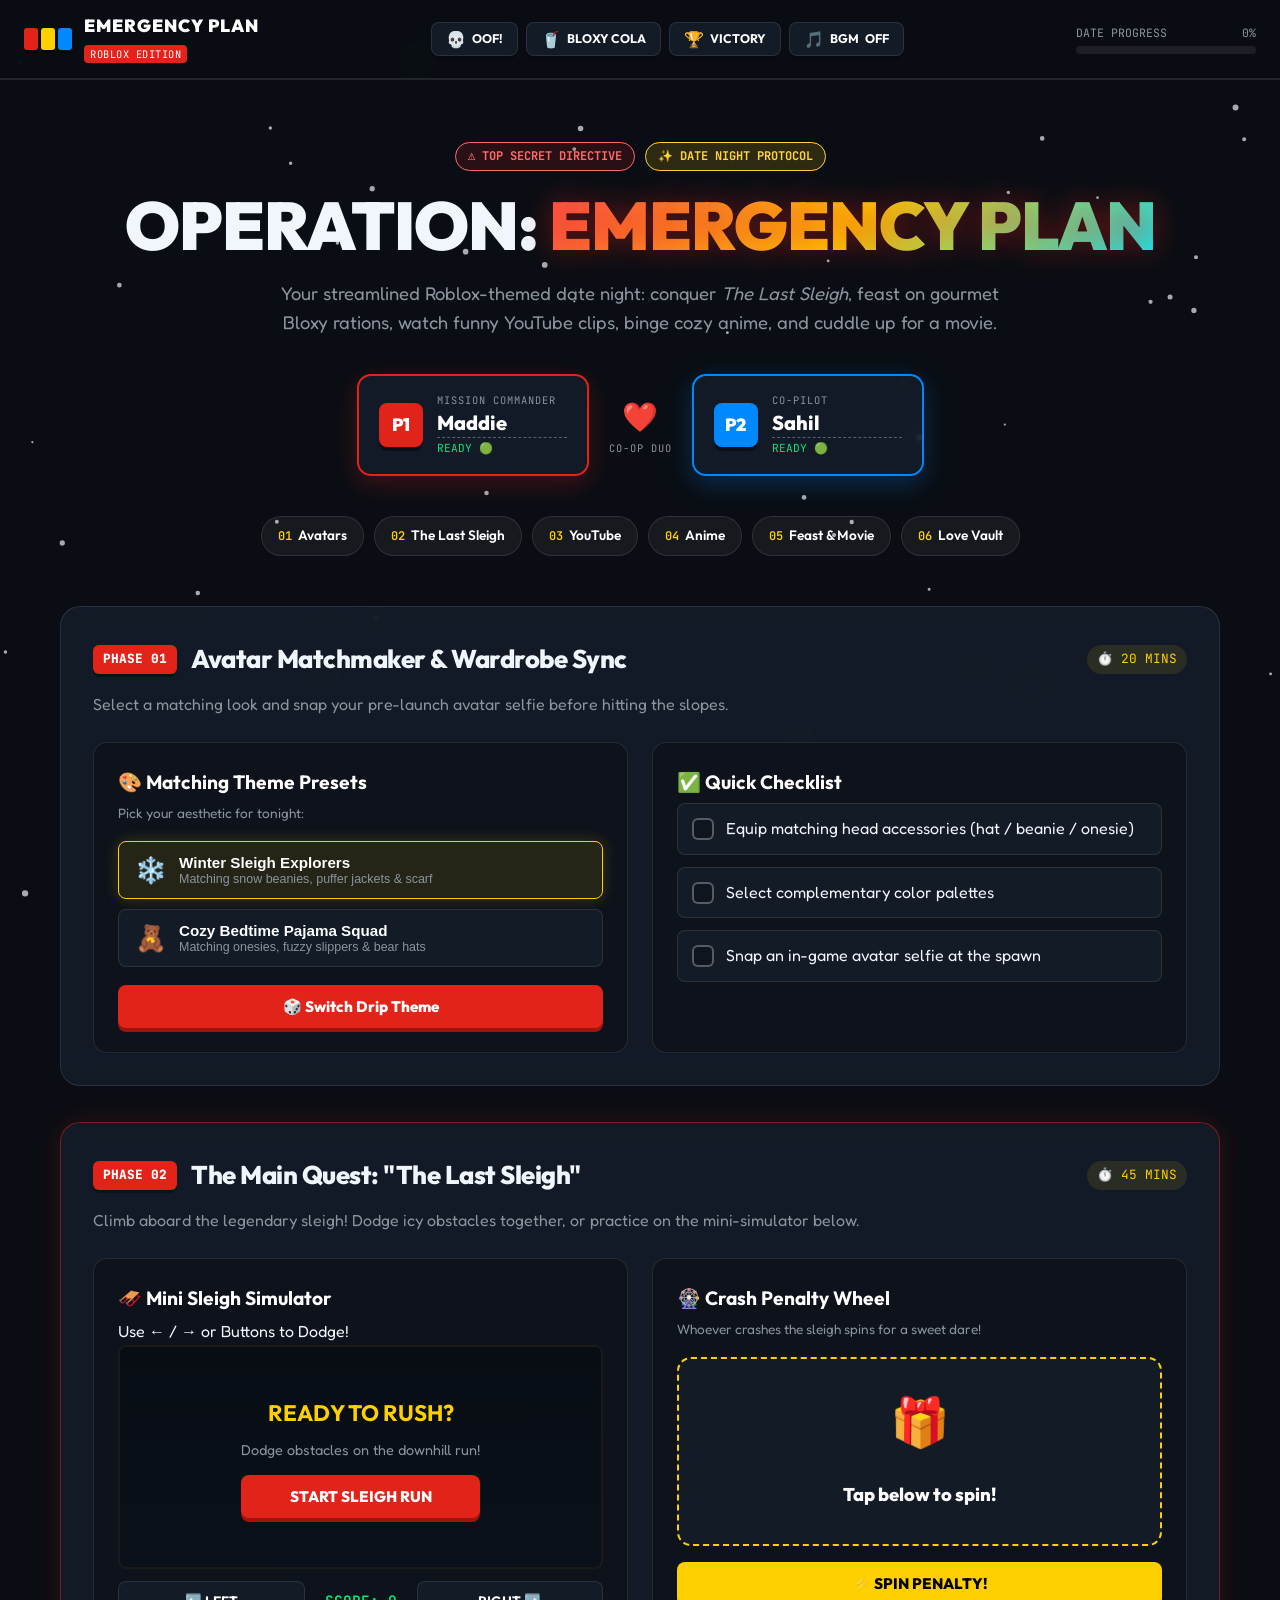
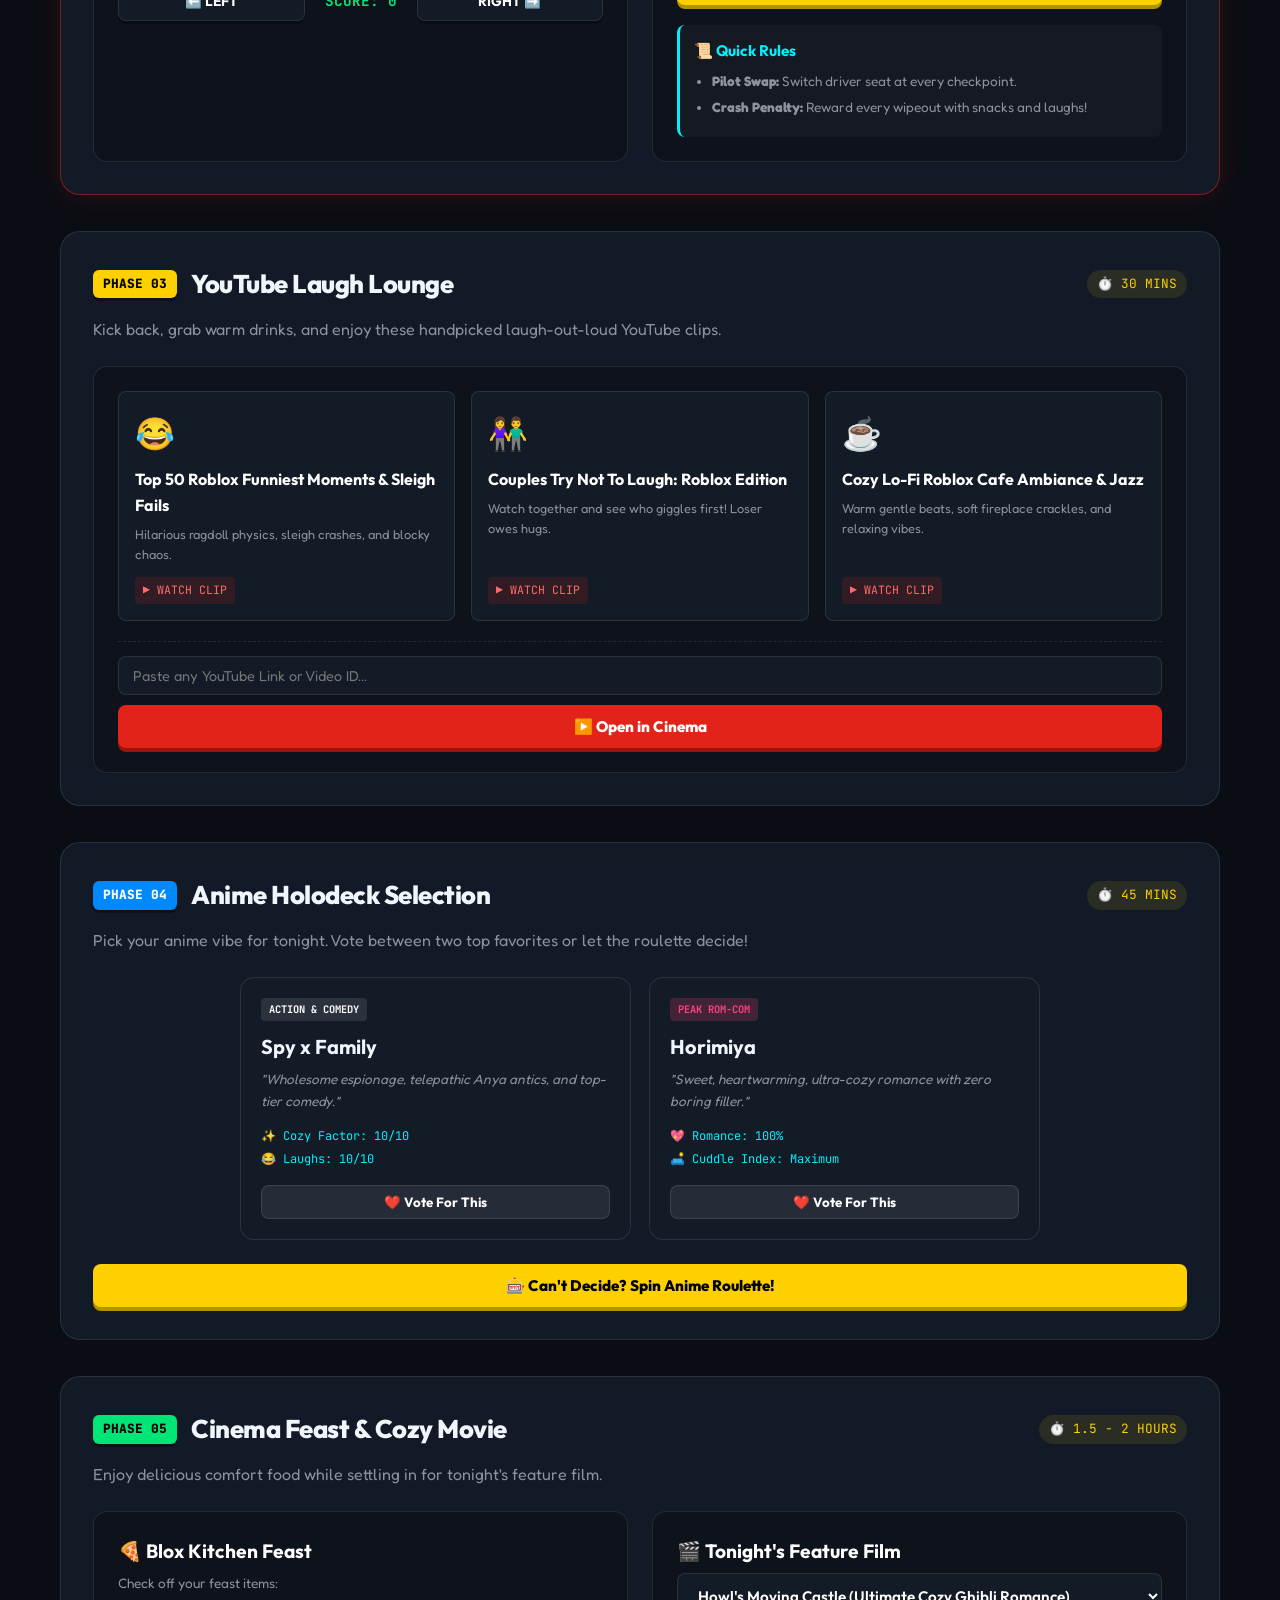
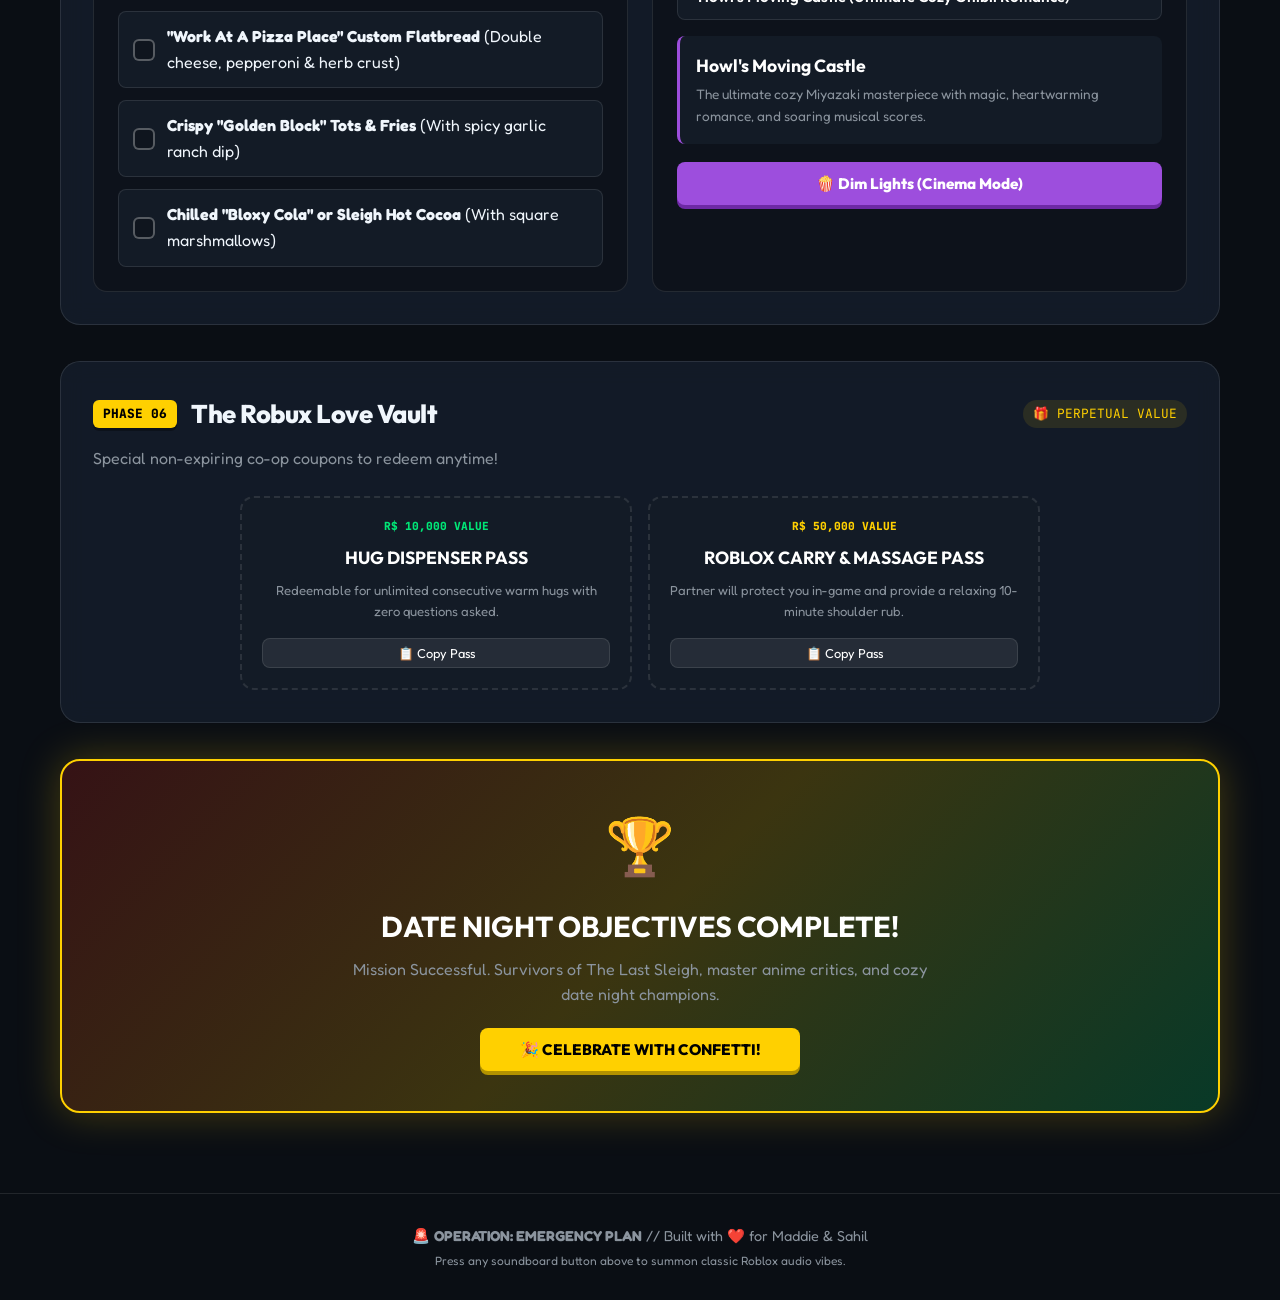
==== commit 96b51b40: "refactor: remove Spider-Man and minimize options for streamlined date night plan" ====
--- a/index.html
+++ b/index.html
@@ -17,7 +17,7 @@
   <!-- Ambient Light Dimmer for Movie Mode -->
   <div id="cinema-dimmer" class="cinema-dimmer hidden"></div>
 
-  <!-- Audio Soundboard Sticky Top Bar -->
+  <!-- Audio Soundboard Sticky Top Bar (Minimized to essentials) -->
   <header class="top-nav">
     <div class="nav-brand">
       <div class="brand-logo">
@@ -27,7 +27,7 @@
       </div>
       <div class="brand-text">
         <span class="brand-title">EMERGENCY PLAN</span>
-        <span class="brand-badge">ROBLOX EDITION v2.0</span>
+        <span class="brand-badge">ROBLOX EDITION</span>
       </div>
     </div>
 
@@ -39,9 +39,6 @@
       <button class="sfx-btn" data-sfx="slurp" title="Bloxy Cola Sip">
         <span class="btn-icon">🥤</span> BLOXY COLA
       </button>
-      <button class="sfx-btn" data-sfx="cheez" title="Chezburger Nom">
-        <span class="btn-icon">🍔</span> CHEEZBURGER
-      </button>
       <button class="sfx-btn" data-sfx="fanfare" title="Victory Fanfare">
         <span class="btn-icon">🏆</span> VICTORY
       </button>
@@ -68,7 +65,6 @@
     <section class="hero-section">
       <div class="hero-tags">
         <span class="tag tag-red">⚠️ TOP SECRET DIRECTIVE</span>
-        <span class="tag tag-blue">🎮 CO-OP LEVEL: MAXIMUM</span>
         <span class="tag tag-gold">✨ DATE NIGHT PROTOCOL</span>
       </div>
 
@@ -76,7 +72,7 @@
         OPERATION: <span class="highlight-gradient">EMERGENCY PLAN</span>
       </h1>
       <p class="hero-subtitle">
-        The ultimate Roblox-themed date night itinerary: conquer <em>The Last Sleigh</em>, feast on gourmet Bloxy rations, binge laugh-out-loud YouTube clips, anime masterpieces, and cozy cinema.
+        Your streamlined Roblox-themed date night: conquer <em>The Last Sleigh</em>, feast on gourmet Bloxy rations, watch funny YouTube clips, binge cozy anime, and cuddle up for a movie.
       </p>
 
       <!-- Player Cards / Co-Pilots -->
@@ -86,7 +82,7 @@
           <div class="player-info">
             <span class="player-role">MISSION COMMANDER</span>
             <input type="text" class="player-name-input" id="p1-name" value="Maddie" maxlength="20" title="Click to edit name">
-            <span class="player-status">READY FOR ACTION 🟢</span>
+            <span class="player-status">READY 🟢</span>
           </div>
         </div>
 
@@ -98,21 +94,21 @@
         <div class="player-card player-2">
           <div class="player-avatar-badge blue">P2</div>
           <div class="player-info">
-            <span class="player-role">CO-PILOT & HEAVY HITTER</span>
+            <span class="player-role">CO-PILOT</span>
             <input type="text" class="player-name-input" id="p2-name" value="Sahil" maxlength="20" title="Click to edit name">
-            <span class="player-status">LOCKED & LOADED 🟢</span>
+            <span class="player-status">READY 🟢</span>
           </div>
         </div>
       </div>
 
       <!-- Quick Jump Pill Navigation -->
       <div class="quick-nav-pills">
-        <a href="#protocol-1" class="nav-pill"><span>01</span> Avatar Matcher</a>
+        <a href="#protocol-1" class="nav-pill"><span>01</span> Avatars</a>
         <a href="#protocol-2" class="nav-pill"><span>02</span> The Last Sleigh</a>
-        <a href="#protocol-3" class="nav-pill"><span>03</span> YouTube Lounge</a>
-        <a href="#protocol-4" class="nav-pill"><span>04</span> Anime Holodeck</a>
-        <a href="#protocol-5" class="nav-pill"><span>05</span> Cinema & Feast</a>
-        <a href="#protocol-6" class="nav-pill"><span>06</span> Robux Love Vault</a>
+        <a href="#protocol-3" class="nav-pill"><span>03</span> YouTube</a>
+        <a href="#protocol-4" class="nav-pill"><span>04</span> Anime</a>
+        <a href="#protocol-5" class="nav-pill"><span>05</span> Feast & Movie</a>
+        <a href="#protocol-6" class="nav-pill"><span>06</span> Love Vault</a>
       </div>
     </section>
 
@@ -121,53 +117,47 @@
       <div class="protocol-header">
         <div class="protocol-num">PHASE 01</div>
         <h2>Avatar Matchmaker & Wardrobe Sync</h2>
-        <span class="protocol-time">⏱️ 20-30 MINS</span>
-      </div>
-      <p class="protocol-desc">
-        No team hits Roblox uncoordinated! Hop into your avatars and gear up with matching winter or cozy streetwear drip before launching into the snowstorm.
+        <span class="protocol-time">⏱️ 20 MINS</span>
+      </div>
+      <p class="protocol-desc">
+        Select a matching look and snap your pre-launch avatar selfie before hitting the slopes.
       </p>
 
       <div class="grid-2-col">
-        <!-- Interactive Theme Picker -->
+        <!-- Minimized Theme Presets -->
         <div class="feature-box">
           <h3>🎨 Matching Theme Presets</h3>
-          <p class="box-hint">Choose your aesthetic for tonight:</p>
+          <p class="box-hint">Pick your aesthetic for tonight:</p>
           <div class="theme-options">
             <button class="theme-btn active" data-theme="winter">
               <span class="theme-emoji">❄️</span>
-              <strong>Winter Sleigh Explorers</strong>
-              <small>Matching snow beanies, puffer jackets & scarf</small>
-            </button>
-            <button class="theme-btn" data-theme="noob">
-              <span class="theme-emoji">🟡</span>
-              <strong>The Classic Noob Duo</strong>
-              <small>Yellow skin, blue torso, green pants drip</small>
+              <div>
+                <strong>Winter Sleigh Explorers</strong>
+                <small>Matching snow beanies, puffer jackets & scarf</small>
+              </div>
             </button>
             <button class="theme-btn" data-theme="pajama">
               <span class="theme-emoji">🧸</span>
-              <strong>Cozy Bedtime Pajama Squad</strong>
-              <small>Onesies, fuzzy slippers & bear beanies</small>
+              <div>
+                <strong>Cozy Bedtime Pajama Squad</strong>
+                <small>Matching onesies, fuzzy slippers & bear hats</small>
+              </div>
             </button>
-            <button class="theme-btn" data-theme="cyber">
-              <span class="theme-emoji">⚡</span>
-              <strong>Cyber Streetwear Rebels</strong>
-              <small>Neon hoodies, blocky shades & futuristic glow</small>
-            </button>
           </div>
           <button class="action-btn" id="random-theme-btn">
-            🎲 Spin For A Random Drip Theme!
+            🎲 Switch Drip Theme
           </button>
         </div>
 
-        <!-- Avatar Prep Checklist -->
+        <!-- Minimized Avatar Prep Checklist -->
         <div class="feature-box">
-          <h3>✅ Pre-Launch Checklist</h3>
+          <h3>✅ Quick Checklist</h3>
           <ul class="interactive-checklist" id="avatar-checklist">
             <li>
               <label class="check-item">
                 <input type="checkbox" data-task="avatar-1">
                 <span class="checkmark"></span>
-                <span>Equip matching head accessories (hat / antlers / beanie)</span>
+                <span>Equip matching head accessories (hat / beanie / onesie)</span>
               </label>
             </li>
             <li>
@@ -180,20 +170,6 @@
             <li>
               <label class="check-item">
                 <input type="checkbox" data-task="avatar-3">
-                <span class="checkmark"></span>
-                <span>Equip favorite shoulder pet or back accessory</span>
-              </label>
-            </li>
-            <li>
-              <label class="check-item">
-                <input type="checkbox" data-task="avatar-4">
-                <span class="checkmark"></span>
-                <span>Do a test synchronized emote dance together</span>
-              </label>
-            </li>
-            <li>
-              <label class="check-item">
-                <input type="checkbox" data-task="avatar-5">
                 <span class="checkmark"></span>
                 <span>Snap an in-game avatar selfie at the spawn</span>
               </label>
@@ -208,56 +184,55 @@
       <div class="protocol-header">
         <div class="protocol-num red">PHASE 02</div>
         <h2>The Main Quest: "The Last Sleigh"</h2>
-        <span class="protocol-time">⏱️ 45-60 MINS</span>
-      </div>
-      <p class="protocol-desc">
-        Climb aboard the legendary sleigh! Navigate treacherous winter hazards, jump icy chasms, and survive the downhill ride together.
+        <span class="protocol-time">⏱️ 45 MINS</span>
+      </div>
+      <p class="protocol-desc">
+        Climb aboard the legendary sleigh! Dodge icy obstacles together, or practice on the mini-simulator below.
       </p>
 
       <div class="grid-2-col">
-        <!-- Interactive Canvas Mini-Game: Sleigh Rush -->
+        <!-- Canvas Mini-Game -->
         <div class="feature-box game-deck">
           <div class="game-header">
             <h3>🛷 Mini Sleigh Simulator</h3>
             <span class="game-tip">Use ← / → or Buttons to Dodge!</span>
           </div>
           <div class="canvas-wrapper">
-            <canvas id="sleigh-canvas" width="400" height="260"></canvas>
+            <canvas id="sleigh-canvas" width="400" height="240"></canvas>
             <div id="game-overlay" class="game-overlay">
               <div id="game-start-screen">
                 <h4>READY TO RUSH?</h4>
-                <p>Dodge rocks and snowmen on the downhill run!</p>
+                <p>Dodge obstacles on the downhill run!</p>
                 <button class="action-btn red" id="start-game-btn">START SLEIGH RUN</button>
               </div>
             </div>
           </div>
           <div class="game-controls">
-            <button class="game-ctrl-btn" id="sleigh-left-btn">⬅️ STEER LEFT</button>
+            <button class="game-ctrl-btn" id="sleigh-left-btn">⬅️ LEFT</button>
             <div class="score-display">SCORE: <span id="sleigh-score">0</span></div>
-            <button class="game-ctrl-btn" id="sleigh-right-btn">STEER RIGHT ➡️</button>
-          </div>
-        </div>
-
-        <!-- The Date Night Crash Roulette Wheel -->
+            <button class="game-ctrl-btn" id="sleigh-right-btn">RIGHT ➡️</button>
+          </div>
+        </div>
+
+        <!-- Crash Penalty Roulette Wheel -->
         <div class="feature-box">
-          <h3>🎡 The Sleigh Crash Penalty Wheel</h3>
-          <p class="box-hint">Whoever wipes out or crashes the sleigh must spin the wheel!</p>
+          <h3>🎡 Crash Penalty Wheel</h3>
+          <p class="box-hint">Whoever crashes the sleigh spins for a sweet dare!</p>
           <div class="roulette-container">
             <div class="roulette-wheel-card" id="roulette-card">
               <span class="wheel-icon" id="wheel-icon">🎁</span>
-              <div class="wheel-text" id="wheel-text">Tap below to spin the wheel!</div>
+              <div class="wheel-text" id="wheel-text">Tap below to spin!</div>
             </div>
             <button class="action-btn gold" id="spin-roulette-btn">
-              ⚡ SPIN CRASH PENALTY!
+              ⚡ SPIN PENALTY!
             </button>
           </div>
 
           <div class="co-op-rules-box">
-            <h4>📜 Co-Op Rules of Engagement</h4>
+            <h4>📜 Quick Rules</h4>
             <ul>
               <li><strong>Pilot Swap:</strong> Switch driver seat at every checkpoint.</li>
-              <li><strong>Spotter Duty:</strong> Non-driver must shout out oncoming obstacles.</li>
-              <li><strong>Zero Rage Quits:</strong> Crashes are rewarded with snacks & laughs!</li>
+              <li><strong>Crash Penalty:</strong> Reward every wipeout with snacks and laughs!</li>
             </ul>
           </div>
         </div>
@@ -268,29 +243,23 @@
     <section id="protocol-3" class="protocol-card">
       <div class="protocol-header">
         <div class="protocol-num gold">PHASE 03</div>
-        <h2>YouTube Laugh Lounge & Snack Attack</h2>
-        <span class="protocol-time">⏱️ 30-45 MINS</span>
-      </div>
-      <p class="protocol-desc">
-        Take a breather from the keyboard, grab warm drinks, and lean back for laugh-out-loud YouTube content and Roblox comedy.
+        <h2>YouTube Laugh Lounge</h2>
+        <span class="protocol-time">⏱️ 30 MINS</span>
+      </div>
+      <p class="protocol-desc">
+        Kick back, grab warm drinks, and enjoy these handpicked laugh-out-loud YouTube clips.
       </p>
 
       <div class="feature-box">
-        <div class="category-tabs" id="yt-tabs">
-          <button class="cat-btn active" data-cat="roblox">😂 Top Roblox Fails & Animations</button>
-          <button class="cat-btn" data-cat="chaos">👫 Couple Gaming Chaos</button>
-          <button class="cat-btn" data-cat="cozy">☕ Wholesome & Cozy Vibes</button>
-        </div>
-
         <div class="yt-grid" id="yt-card-grid">
-          <!-- Populated dynamically via JS -->
+          <!-- Populated dynamically via JS with 3 top curated picks -->
         </div>
 
         <!-- YouTube Video Launcher Helper -->
         <div class="yt-custom-box">
           <div class="yt-input-row">
-            <input type="text" id="custom-yt-url" placeholder="Or paste any YouTube Video ID / Link here..." class="text-input">
-            <button class="action-btn" id="launch-yt-btn">▶️ Open In Cinema Theater</button>
+            <input type="text" id="custom-yt-url" placeholder="Paste any YouTube Link or Video ID..." class="text-input">
+            <button class="action-btn" id="launch-yt-btn">▶️ Open in Cinema</button>
           </div>
         </div>
       </div>
@@ -301,18 +270,18 @@
       <div class="protocol-header">
         <div class="protocol-num blue">PHASE 04</div>
         <h2>Anime Holodeck Selection</h2>
-        <span class="protocol-time">⏱️ 45-60 MINS</span>
-      </div>
-      <p class="protocol-desc">
-        Queue up 2 to 3 episodes of top-tier anime. Cast your votes or let the neural decision wheel choose tonight's vibe!
-      </p>
-
-      <!-- Anime Cards Grid -->
-      <div class="anime-grid">
+        <span class="protocol-time">⏱️ 45 MINS</span>
+      </div>
+      <p class="protocol-desc">
+        Pick your anime vibe for tonight. Vote between two top favorites or let the roulette decide!
+      </p>
+
+      <!-- Minimized 2-Card Anime Grid -->
+      <div class="anime-grid anime-grid-2">
         <div class="anime-card" data-title="Spy x Family">
           <div class="anime-badge">ACTION & COMEDY</div>
           <h3>Spy x Family</h3>
-          <p class="anime-vibe">"Wholesome espionage, telepathic Anya antics, and top-tier family comedy."</p>
+          <p class="anime-vibe">"Wholesome espionage, telepathic Anya antics, and top-tier comedy."</p>
           <div class="card-stats">
             <span>✨ Cozy Factor: 10/10</span>
             <span>😂 Laughs: 10/10</span>
@@ -323,127 +292,82 @@
         <div class="anime-card" data-title="Horimiya">
           <div class="anime-badge pink">PEAK ROM-COM</div>
           <h3>Horimiya</h3>
-          <p class="anime-vibe">"Sweet, heartwarming, ultra-cozy high-school romance with no boring filler."</p>
+          <p class="anime-vibe">"Sweet, heartwarming, ultra-cozy romance with zero boring filler."</p>
           <div class="card-stats">
             <span>💖 Romance: 100%</span>
             <span>🛋️ Cuddle Index: Maximum</span>
           </div>
           <button class="vote-btn" data-vote="Horimiya">❤️ Vote For This</button>
         </div>
-
-        <div class="anime-card" data-title="Frieren">
-          <div class="anime-badge cyan">WINTER MAGIC</div>
-          <h3>Frieren: Beyond Journey's End</h3>
-          <p class="anime-vibe">"Stunning magical landscapes, gorgeous winter atmospheres, and legendary animations."</p>
-          <div class="card-stats">
-            <span>❄️ Atmosphere: 10/10</span>
-            <span>🪄 Magic: Legendary</span>
-          </div>
-          <button class="vote-btn" data-vote="Frieren">❤️ Vote For This</button>
-        </div>
-
-        <div class="anime-card" data-title="Delicious in Dungeon">
-          <div class="anime-badge gold">FOOD & ADVENTURE</div>
-          <h3>Delicious in Dungeon</h3>
-          <p class="anime-vibe">"Hilarious monster-cooking in deep dungeons—guaranteed to make you hungry!"</p>
-          <div class="card-stats">
-            <span>🍲 Food Hunger: 100/10</span>
-            <span>⚔️ Fun: 10/10</span>
-          </div>
-          <button class="vote-btn" data-vote="Delicious in Dungeon">❤️ Vote For This</button>
-        </div>
       </div>
 
       <!-- Anime Decision Maker -->
       <div class="decision-bar">
         <button class="action-btn gold" id="random-anime-btn">
-          🎰 Can't Decide? Spin the Anime Roulette!
+          🎰 Can't Decide? Spin Anime Roulette!
         </button>
         <div id="anime-selection-banner" class="selection-banner hidden">
-          <span>SELECTED UNIVERSE:</span>
+          <span>SELECTED:</span>
           <strong id="selected-anime-name">Spy x Family</strong>
         </div>
       </div>
     </section>
 
-    <!-- PROTOCOL 05: Cinema & Gourmet Blox Feast -->
+    <!-- PROTOCOL 05: Cinema Feast & Movie -->
     <section id="protocol-5" class="protocol-card">
       <div class="protocol-header">
         <div class="protocol-num green">PHASE 05</div>
-        <h2>Cinema Feast & Gourmet Rations</h2>
+        <h2>Cinema Feast & Cozy Movie</h2>
         <span class="protocol-time">⏱️ 1.5 - 2 HOURS</span>
       </div>
       <p class="protocol-desc">
-        The ultimate feast! Enjoy delicious comfort food while kicking back for a cinematic masterpiece.
+        Enjoy delicious comfort food while settling in for tonight's feature film.
       </p>
 
       <div class="grid-2-col">
-        <!-- Interactive Feast Menu -->
+        <!-- Minimized Feast Menu (3 core items) -->
         <div class="feature-box">
-          <h3>🍕 "Work At A Pizza Place" Kitchen Menu</h3>
-          <p class="box-hint">Check off your feast as you prepare or order:</p>
+          <h3>🍕 Blox Kitchen Feast</h3>
+          <p class="box-hint">Check off your feast items:</p>
           <ul class="interactive-checklist" id="food-checklist">
             <li>
               <label class="check-item">
                 <input type="checkbox" data-food="pizza">
                 <span class="checkmark"></span>
-                <span><strong>Gourmet Custom Pizza</strong> (Double cheese, pepperoni & garlic herb crust)</span>
-              </label>
-            </li>
-            <li>
-              <label class="check-item">
-                <input type="checkbox" data-food="slider">
-                <span class="checkmark"></span>
-                <span><strong>"Chezburger" Sliders</strong> (Brioche buns, melted cheddar & secret sauce)</span>
+                <span><strong>"Work At A Pizza Place" Custom Flatbread</strong> (Double cheese, pepperoni & herb crust)</span>
               </label>
             </li>
             <li>
               <label class="check-item">
                 <input type="checkbox" data-food="tots">
                 <span class="checkmark"></span>
-                <span><strong>Crispy "Golden Block" Tots / Fries</strong> (With spicy garlic ranch)</span>
-              </label>
-            </li>
-            <li>
-              <label class="check-item">
-                <input type="checkbox" data-food="bloxy">
-                <span class="checkmark"></span>
-                <span><strong>Chilled "Bloxy Cola"</strong> (Poured over ice with citrus twist)</span>
-              </label>
-            </li>
-            <li>
-              <label class="check-item">
-                <input type="checkbox" data-food="cocoa">
-                <span class="checkmark"></span>
-                <span><strong>Sleigh Hot Cocoa</strong> (Whipped cream & block marshmallows)</span>
-              </label>
-            </li>
-            <li>
-              <label class="check-item">
-                <input type="checkbox" data-food="brownies">
-                <span class="checkmark"></span>
-                <span><strong>Chocolate Brick Brownies</strong> / Ice Cream Sundaes</span>
+                <span><strong>Crispy "Golden Block" Tots & Fries</strong> (With spicy garlic ranch dip)</span>
+              </label>
+            </li>
+            <li>
+              <label class="check-item">
+                <input type="checkbox" data-food="drinks">
+                <span class="checkmark"></span>
+                <span><strong>Chilled "Bloxy Cola" or Sleigh Hot Cocoa</strong> (With square marshmallows)</span>
               </label>
             </li>
           </ul>
         </div>
 
-        <!-- Movie Selector & Cinema Mode -->
+        <!-- Curated Movie Selector (Spider-Man removed) -->
         <div class="feature-box">
           <h3>🎬 Tonight's Feature Film</h3>
           <div class="movie-selector">
             <select id="movie-dropdown" class="custom-select">
-              <option value="spider-verse">Spider-Man: Across the Spider-Verse (Action/Visual Spectacle)</option>
-              <option value="suzume">Suzume (Emotional Fantasy Romance)</option>
+              <option value="howl" selected>Howl's Moving Castle (Ultimate Cozy Ghibli Romance)</option>
+              <option value="suzume">Suzume (Breathtaking Fantasy Adventure)</option>
               <option value="mario">The Super Mario Bros. Movie (Pure Nostalgia & Fun)</option>
-              <option value="howl">Howl's Moving Castle (Ultimate Cozy Ghibli)</option>
-              <option value="your-name">Your Name (Masterpiece Romance)</option>
             </select>
           </div>
 
           <div class="movie-preview-card" id="movie-preview">
-            <h4 id="preview-title">Spider-Man: Across the Spider-Verse</h4>
-            <p id="preview-desc">Mind-bending multiversal animation, electric soundtrack, and unforgettable emotion.</p>
+            <h4 id="preview-title">Howl's Moving Castle</h4>
+            <p id="preview-desc">The ultimate cozy Miyazaki masterpiece with magic, heartwarming romance, and soaring musical scores.</p>
           </div>
 
           <div class="cinema-actions">
@@ -459,40 +383,27 @@
     <section id="protocol-6" class="protocol-card">
       <div class="protocol-header">
         <div class="protocol-num gold">PHASE 06</div>
-        <h2>The Robux Love Vault & Custom Date Coupons</h2>
+        <h2>The Robux Love Vault</h2>
         <span class="protocol-time">🎁 PERPETUAL VALUE</span>
       </div>
       <p class="protocol-desc">
-        Special non-expiring co-op coupons to redeem anytime during or after the date!
-      </p>
-
-      <div class="coupons-grid">
+        Special non-expiring co-op coupons to redeem anytime!
+      </p>
+
+      <!-- Minimized 2-Pass Grid -->
+      <div class="coupons-grid coupons-grid-2">
         <div class="coupon-card">
           <div class="coupon-tag">R$ 10,000 VALUE</div>
           <h4>HUG DISPENSER PASS</h4>
-          <p>Redeemable for 100 consecutive warm hugs and zero questions asked.</p>
+          <p>Redeemable for unlimited consecutive warm hugs with zero questions asked.</p>
           <button class="copy-coupon-btn" data-coupon="HUG DISPENSER PASS">📋 Copy Pass</button>
         </div>
 
         <div class="coupon-card">
           <div class="coupon-tag gold">R$ 50,000 VALUE</div>
-          <h4>MIDNIGHT SNACK RUN</h4>
-          <p>Co-pilot is legally mandated to fetch any beverage or snack of choice.</p>
-          <button class="copy-coupon-btn" data-coupon="MIDNIGHT SNACK RUN">📋 Copy Pass</button>
-        </div>
-
-        <div class="coupon-card">
-          <div class="coupon-tag cyan">R$ 100,000 VALUE</div>
-          <h4>ROBLOX CARRY PASS</h4>
-          <p>Partner will solo the boss or protect you through any obstacle course.</p>
-          <button class="copy-coupon-btn" data-coupon="ROBLOX CARRY PASS">📋 Copy Pass</button>
-        </div>
-
-        <div class="coupon-card">
-          <div class="coupon-tag red">R$ 1,000,000 VALUE</div>
-          <h4>IMMUNITY PASS</h4>
-          <p>Exempts you from picking the next movie or doing dishes tonight!</p>
-          <button class="copy-coupon-btn" data-coupon="IMMUNITY PASS">📋 Copy Pass</button>
+          <h4>ROBLOX CARRY & MASSAGE PASS</h4>
+          <p>Partner will protect you in-game and provide a relaxing 10-minute shoulder rub.</p>
+          <button class="copy-coupon-btn" data-coupon="ROBLOX CARRY & MASSAGE PASS">📋 Copy Pass</button>
         </div>
       </div>
     </section>
--- a/style.css
+++ b/style.css
@@ -908,6 +908,13 @@
   margin-bottom: 24px;
 }
 
+.anime-grid-2 {
+  grid-template-columns: repeat(auto-fit, minmax(280px, 1fr));
+  max-width: 800px;
+  margin-left: auto;
+  margin-right: auto;
+}
+
 .anime-card {
   background: var(--bg-secondary);
   border: 1px solid var(--border-card);
@@ -1050,6 +1057,13 @@
   display: grid;
   grid-template-columns: repeat(auto-fit, minmax(230px, 1fr));
   gap: 16px;
+}
+
+.coupons-grid-2 {
+  grid-template-columns: repeat(auto-fit, minmax(280px, 1fr));
+  max-width: 800px;
+  margin-left: auto;
+  margin-right: auto;
 }
 
 .coupon-card {
